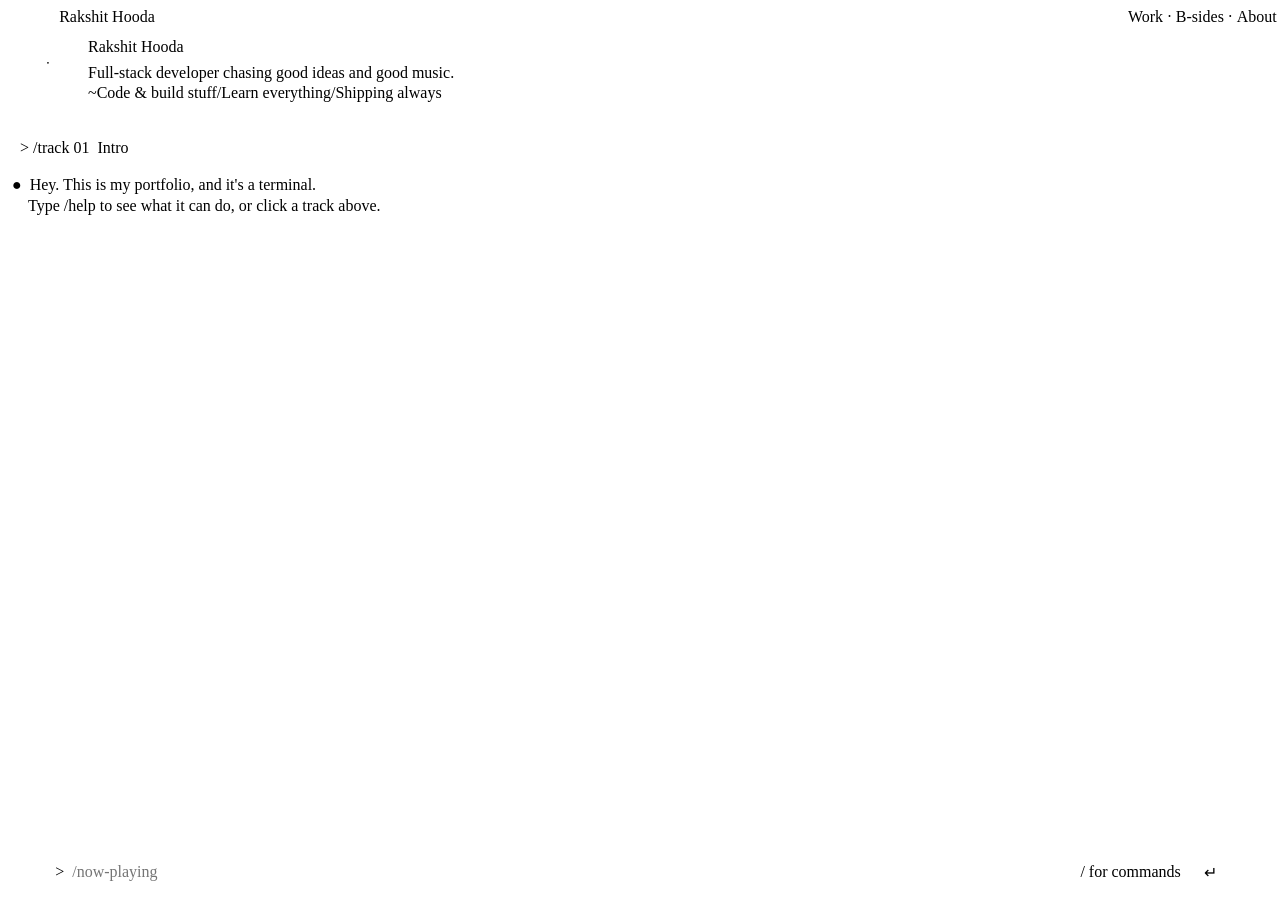
==== index.html @ 1ded97f6 "fix: remove active class from contact link in header nav" ====
<!doctype html>
<html lang="en" data-theme="midnight">
<head>
  <meta charset="utf-8"><meta name="viewport" content="width=device-width, initial-scale=1, interactive-widget=resizes-content">
  <script>try{const t=localStorage.getItem('theme');if(['midnight','night-sage','amber','paper','neon'].includes(t))document.documentElement.dataset.theme=t}catch{}</script>
  <meta name="theme-color" content="#0f0f11"><meta name="description" content="Rakshit Hooda — full-stack developer chasing good ideas and good music. Web3, AI agents, apps, tools & other questionable decisions.">
  <link rel="icon" href="data:image/svg+xml,%3Csvg xmlns='http://www.w3.org/2000/svg' viewBox='0 0 64 64'%3E%3Ccircle cx='32' cy='32' r='30' fill='%230a0a0c' stroke='%2326262b'/%3E%3Ccircle cx='32' cy='32' r='22' fill='none' stroke='%2326262b'/%3E%3Ccircle cx='32' cy='32' r='12' fill='%23d63b3b'/%3E%3Ccircle cx='32' cy='32' r='3' fill='%230a0a0c'/%3E%3C/svg%3E">
  <meta property="og:title" content="Rakshit Hooda — Full-Stack Builder"><meta property="og:description" content="A portfolio that plays like an album. Web3, AI, apps, tools."><meta property="og:image" content="/assets/og.png">
  <title>Rakshit Hooda — Full-Stack Builder</title><link rel="preconnect" href="https://fonts.googleapis.com"><link rel="preconnect" href="https://fonts.gstatic.com" crossorigin><link href="https://fonts.googleapis.com/css2?family=JetBrains+Mono:wght@400;500&display=swap" rel="stylesheet">
  <link rel="stylesheet" href="/css/tokens.css"><link rel="stylesheet" href="/css/tui.css">
</head>
<body>
  <header class="top"><a class="brand" href="/">Rakshit Hooda</a><nav aria-label="Main"><a href="/work">Work</a><i>·</i><a href="/b-sides">B-sides</a><i>·</i><a href="/about">About</a><i>·</i><a href="/contact">Contact</a></nav></header>
  <canvas id="rain" aria-hidden="true"></canvas>
  <div id="boot" role="status" aria-live="polite" hidden></div>
  <main id="main">
    <section class="identity" aria-label="Rakshit Hooda"><button class="vinyl" aria-label="Now playing" type="button"><span>●</span></button><div><h1>Rakshit Hooda</h1><p>Full-stack developer chasing good ideas and good music.</p><p>~Code &amp; build stuff/Learn everything/Shipping always</p></div></section>
    <section id="transcript" role="log" aria-live="polite" aria-relevant="additions" aria-label="Terminal transcript"><article class="turn" id="intro"><button class="chip" type="button"><b>&gt; /track 01</b><span>Intro</span></button><div class="response"><p class="bullet">Hey. This is my portfolio, and it's a terminal.</p><p class="indent">Type <button class="inline-command">/help</button> to see what it can do, or click a track above.</p></div></article></section>
    <noscript><p>rakshit.official703@gmail.com · <a href="https://github.com/rkhooda" rel="noopener">GitHub</a> · <a href="https://www.linkedin.com/in/rakshit-hooda/" rel="noopener">LinkedIn</a></p></noscript>
  </main>
  <div id="popup" class="popup" role="listbox" aria-label="Commands" hidden></div>
  <form id="promptbar" autocomplete="off"><div class="prompt-inner"><label for="prompt">&gt;</label><div class="prompt-input-wrapper"><input id="prompt" aria-label="Terminal command" placeholder="/now-playing" spellcheck="false" autocomplete="off"><div class="prompt-mirror" aria-hidden="true"><span class="prompt-text"></span><span class="prompt-cursor"></span></div></div><span class="prompt-hint">/ for commands</span><button type="submit" aria-label="Run command">↵</button></div></form>
  <script>if(location.hostname!=="localhost"&&location.hostname!=="127.0.0.1"){const analytics=document.createElement("script");analytics.defer=true;analytics.src="/_vercel/insights/script.js";document.head.append(analytics)}</script><script type="module" src="/js/boot.js"></script>
<script>document.querySelector('#intro .chip')?.addEventListener('click',()=>{const p=document.querySelector('#prompt');p.value='/track 01';document.querySelector('#promptbar').requestSubmit()})</script></body></html>
---- css/tui.css ----
a{color:inherit;text-decoration:underline;text-decoration-color:var(--line);text-underline-offset:3px}a:hover,.inline-command:hover{color:var(--accent);text-decoration-color:var(--accent)}button,input{font:inherit;color:inherit}button,a,input{outline-offset:3px}button:focus-visible,a:focus-visible,input:focus-visible{outline:1px solid var(--accent)}.top{height:calc(var(--lh) * 3);position:sticky;top:0;z-index:3;padding:0 3ch;display:flex;align-items:center;justify-content:space-between;background:color-mix(in srgb,var(--bg) 92%,transparent);backdrop-filter:blur(6px)}.brand{font-weight:500;text-decoration:none}.top nav{display:flex;gap:.55ch;align-items:center;white-space:nowrap}.top nav i{font-style:normal;color:var(--line)}.top nav a{text-decoration:none}.top nav a.active{color:var(--accent)}#rain{display:block;width:100%;height:calc(var(--lh) * 14);margin-top:calc(var(--lh) * -3)}main{width:100%;max-width:88ch;margin:auto;padding:0 3ch calc(var(--lh) * 6)}.identity{display:grid;grid-template-columns:10ch 1fr;align-items:start;margin:1rem 0 1.5rem}.identity h1{font-size:1rem;font-weight:500;margin:0 0 .5rem}.identity p{margin:.15rem 0;color:var(--muted);white-space:normal;overflow-wrap:anywhere;max-width:100%}.vinyl{margin:0 auto;width:6ch;height:6ch;border:0;border-radius:50%;background:repeating-radial-gradient(circle,var(--surface) 0 2px,var(--bg) 2px 4px);display:grid;place-items:center;cursor:pointer}.vinyl span{width:34%;height:34%;border-radius:50%;display:grid;place-items:center;background:var(--label);color:var(--bg);font-size:4px}.vinyl.live{animation:spin 4s linear infinite}@keyframes spin{to{transform:rotate(360deg)}}.turn{margin:1.5rem 0 2rem;scroll-margin-top:6rem}.chip{border:0;background:var(--chip);padding:.15rem 1ch;display:flex;gap:1ch;cursor:pointer}.chip b{color:var(--accent);font-weight:500}.response{margin-top:1rem}.response p{margin:.2rem 0;white-space:normal;overflow-wrap:anywhere;max-width:100%}.bullet:before{content:"●";margin-right:1ch}.indent{padding-left:2ch}.inline-command{background:none;border:0;padding:0;color:var(--accent);cursor:pointer}#promptbar{position:fixed;bottom:0;left:0;right:0;z-index:5;min-height:calc(var(--lh) * 3);padding:0 max(3ch,env(safe-area-inset-left)) env(safe-area-inset-bottom);background:var(--bar);border-top:1px solid var(--line)}.prompt-inner{max-width:88ch;min-height:calc(var(--lh) * 3);margin:auto;display:flex;align-items:center;gap:1ch}.prompt-inner label{color:var(--muted)}#prompt{min-width:0;flex:1;background:transparent;border:0;caret-color:transparent;height:calc(var(--lh) * 3);color:inherit}#prompt:focus{outline:none}#prompt:focus-visible{outline:none}.prompt-hint{color:var(--muted)}.prompt-inner button{border:0;background:transparent;color:var(--muted);min-width:44px;height:44px;cursor:pointer}.popup{position:fixed;z-index:4;bottom:calc(var(--lh) * 3);left:50%;transform:translateX(-50%);width:min(88ch,calc(100% - 6ch));max-height:17rem;overflow:auto;background:var(--surface);border:1px solid var(--line)}.popup[hidden]{display:none}.popup button{display:flex;width:100%;min-height:2rem;padding:0 1ch;border:0;background:none;text-align:left;gap:2ch;cursor:pointer}.popup button[aria-selected="true"],.popup button:hover{background:color-mix(in srgb,var(--accent) 16%,var(--surface));color:var(--text);box-shadow:none}.popup small{color:var(--muted)}
.trackrow,.kv,.tool-line{display:flex;gap:1ch;min-height:2rem;align-items:center}.trackrow{width:100%;display:grid;grid-template-columns:4ch minmax(8ch,auto) minmax(2ch,1fr) 20ch 6ch 5ch;border:0;background:none;text-align:left;cursor:pointer;padding:0 1ch}.trackrow .dots{grid-column:3}.trackrow>span:nth-child(4){grid-column:4}.trackrow>span:nth-child(5){grid-column:5}.trackrow>span:nth-child(6){grid-column:6}.trackrow .duration{text-align:right}.trackrow:hover .duration,.trackrow:focus-visible .duration{font-size:0}.trackrow:hover .duration:after,.trackrow:focus-visible .duration:after{content:"▶";font-size:14px}.trackrow:hover,.trackrow:focus-visible{background:var(--surface)}.trackrow .title{white-space:nowrap}.trackrow .dots{flex:1;overflow:hidden;color:var(--line);white-space:nowrap}.muted{color:var(--muted)}.response section{margin:1rem 0}.cover{width:10rem;aspect-ratio:1;object-fit:cover}.kv strong{width:10ch;color:var(--muted);font-weight:400}.response input{background:var(--surface);border:1px solid var(--line);padding:.4rem}.response button.action{background:none;border:0;color:var(--accent);cursor:pointer}.ascii{overflow:auto;white-space:pre;color:var(--accent)}html[data-theme="amber"] body:after{content:"";position:fixed;inset:0;pointer-events:none;z-index:8;background:repeating-linear-gradient(transparent 0 1px,rgba(255,176,0,.04) 1px 2px)}
@media(max-width:899px){.top{width:100vw;overflow:hidden;height:calc(var(--lh) * 3);padding-inline:2ch}.top nav{gap:.35ch;font-size:12px}#rain{height:calc(var(--lh) * 8)}main{width:100vw;padding-inline:2ch}.identity{display:block;width:100%;max-width:100%;min-width:0}.identity>div,#transcript,.turn,.response,.response section{width:100%;max-width:100%;min-width:0}.vinyl{width:5ch;height:5ch;margin:0 0 1rem}.prompt-hint{display:none}.popup{left:0;transform:none;width:100%;display:flex;overflow-x:auto;bottom:calc(var(--lh) * 3 + env(safe-area-inset-bottom));max-height:3.5rem}.popup button{width:auto;white-space:nowrap;min-height:44px}.trackrow{min-height:44px;grid-template-columns:4ch minmax(8ch,1fr) 16ch 5ch}.trackrow .dots{display:none}.trackrow>span:nth-child(4){grid-column:3;overflow:hidden}.trackrow>span:nth-child(5){display:none}.trackrow .duration{grid-column:4}.identity h1{font-size:1rem}}
@media(prefers-reduced-motion:reduce){html{scroll-behavior:auto}.vinyl.live{animation:none}*{animation-duration:0.01ms!important;transition-duration:0.01ms!important}}

.player{display:flex;gap:2ch;align-items:center}.player-art,.generated-cover{width:10rem;height:10rem;display:grid;place-items:center;background:var(--surface);border:1px solid var(--line);color:var(--accent);border-radius:2px;overflow:hidden}.player-art img{width:100%;height:100%;object-fit:cover}.generated-cover{background:color-mix(in srgb,var(--tint) 20%,var(--surface));font-size:1.5rem}
.audio-visualizer{display:inline-flex;align-items:flex-end;gap:3px;height:1.25rem;margin:.35rem 0;padding:2px 0}
.audio-visualizer span{display:inline-block;width:3px;height:100%;background:var(--accent);border-radius:1px;transform-origin:bottom;animation:visualizer-bounce 0.8s ease-in-out infinite alternate}
.audio-visualizer.paused span{animation:none!important;height:20%!important;opacity:.4}
@keyframes visualizer-bounce{0%{transform:scaleY(0.15);opacity:.4}50%{transform:scaleY(0.65);opacity:.8}100%{transform:scaleY(1);opacity:1}}
@media(prefers-reduced-motion:reduce){.audio-visualizer span{animation:none!important;height:50%!important}}.graph{display:flex;gap:2px;overflow-x:auto;max-width:100%;padding:1ch 0}.graph-week{display:flex;flex-direction:column;gap:2px}.graph-week span{width:9px;height:9px;line-height:9px}.level-0{color:var(--line)}.level-1{color:var(--rain-1)}.level-2{color:var(--rain-2)}.level-3{color:var(--rain-3)}.level-4{color:var(--rain-peak)}.honeypot{position:absolute;left:-10000px;width:1px;height:1px}html.matrix{--rain-1:#33ff66;--rain-2:#33ff66;--rain-3:#33ff66;--rain-peak:#33ff66}
@media(max-width:899px){.player{align-items:flex-start}.player-art{width:8rem;height:8rem}}
@media(max-width:480px){.trackrow{grid-template-columns:4ch minmax(8ch,1fr) 12ch 5ch}.top nav{font-size:9px;gap:.1ch;flex:0 0 auto}.top{padding-inline:1ch;gap:1ch}.brand{font-size:11px;white-space:nowrap}.identity p{max-width:100%}.main{padding-inline:2ch}}
.timeline-row{display:block;text-align:left;padding:.2rem 1ch}.timeline-row:hover{background:var(--surface)}
.response .graph{align-items:stretch}.weekday-labels{display:flex;flex-direction:column;gap:2px;color:var(--muted);margin-right:1ch}.weekday-labels span{height:9px;line-height:9px;font-size:10px}.graph-months{display:flex;color:var(--muted);font-size:11px;min-height:1.5em}.graph-months span{width:13px}
@media(max-width:899px){.graph-week:nth-child(-n+26){display:none}}
.theme-row{display:flex!important;align-items:center;gap:2ch}.swatch{display:inline-flex;gap:3px}.swatch i{display:block;width:2ch;height:1.2em;border:1px solid var(--line)}.bar{color:var(--accent)}.frame{border:1px solid var(--line);padding:1ch}.popup-footer{position:sticky;bottom:0;margin:0;padding:.3rem 1ch;color:var(--muted);background:var(--surface);font-size:12px}#boot{position:absolute;top:calc(var(--lh) * 3);left:max(3ch,calc((100vw - 88ch)/2));z-index:2;color:var(--muted)}#boot p{margin:0;line-height:var(--lh)}.generated-cover{font-size:1.5rem}.response .action{min-height:44px}.ascii{max-width:100%;overflow-x:auto}

@media(prefers-reduced-motion:no-preference){html.theme-wipe:before{content:"";position:fixed;inset:0;z-index:9;pointer-events:none;background:var(--wipe-color);clip-path:inset(0);transition:clip-path .45s linear}html.theme-wipe-active:before{clip-path:inset(100% 0 0)}}
/* Full-screen terminal shell: the identity stays in place while only the log moves. */
html,body{width:100%;height:100%;overflow:hidden}
.top{position:relative;width:100%;padding-inline:clamp(2ch,4vw,8ch);flex:none;z-index:2;background:color-mix(in srgb,var(--bg) 92%,transparent);backdrop-filter:blur(6px)}
#rain{display:none!important}
main#main{position:relative;z-index:2;width:100%;max-width:none;height:calc(100dvh - var(--lh) * 3);margin:0;padding:0 clamp(2ch,4vw,8ch) calc(var(--lh) * 3);display:flex;flex-direction:column;min-width:0}
.identity{flex:none;display:grid;grid-template-columns:10ch minmax(0,1fr);margin:0 0 1rem;background:var(--bg)}
.identity>div,#transcript,.turn,.response,.response section{min-width:0;max-width:none;width:100%}
.identity p{max-width:100%}
#transcript{flex:1;min-height:0;overflow-y:auto;overscroll-behavior:contain;padding:0 .5ch 2rem;scrollbar-width:none;-ms-overflow-style:none}
#transcript::-webkit-scrollbar{display:none}
.turn{margin:1rem 0 1.5rem;scroll-margin-top:.5rem}
.response p{max-width:none}
#promptbar{padding-left:clamp(2ch,4vw,8ch);padding-right:clamp(2ch,4vw,8ch);padding-bottom:max(.35rem,env(safe-area-inset-bottom))}
.prompt-inner{max-width:none;width:100%;padding-inline:.5ch}
.prompt-input-wrapper{position:relative;flex:1;min-width:0;display:flex;align-items:center;height:calc(var(--lh) * 3)}
#prompt{position:relative;z-index:2;width:100%;height:100%;outline:none!important;box-shadow:none!important;background:transparent;border:0;color:inherit;caret-color:transparent!important;font:inherit;padding:0}
#prompt:focus{outline:none!important;box-shadow:none!important}
#prompt:focus-visible{outline:none!important;box-shadow:none!important}
.prompt-mirror{position:absolute;inset:0;pointer-events:none;z-index:1;display:flex;align-items:center;font:inherit;white-space:pre;overflow:hidden;color:transparent}
.prompt-text{color:transparent;white-space:pre}
.prompt-cursor{display:none;width:.62em;height:1.25em;background:var(--accent);vertical-align:middle;margin-left:1px;box-shadow:0 0 8px color-mix(in srgb,var(--accent) 40%,transparent);border-radius:1px}
#prompt:focus + .prompt-mirror .prompt-cursor{display:inline-block;opacity:1}
.popup{left:clamp(2ch,4vw,8ch);right:clamp(2ch,4vw,8ch);transform:none;width:auto;bottom:calc(var(--lh) * 3 + max(.35rem,env(safe-area-inset-bottom)));max-height:min(17rem,calc(100dvh - var(--lh) * 4 - env(safe-area-inset-bottom)));overflow-x:hidden;overflow-y:auto;overscroll-behavior:contain;-webkit-overflow-scrolling:touch;touch-action:pan-y;scrollbar-width:none;-ms-overflow-style:none;padding-top:.5rem}
.popup::-webkit-scrollbar{display:none}
.popup button{min-width:0;padding:.35rem 1ch}
.popup button:first-child{margin-top:0}
.popup small{overflow:hidden;text-overflow:ellipsis;white-space:nowrap}
.popup-footer{position:sticky;bottom:0}
@media(max-width:899px){
 .top{width:100%;padding-inline:2ch}
 #rain{height:calc(var(--lh) * 5)}
 main#main{width:100%;height:calc(100dvh - var(--lh) * 3);padding-inline:2ch;padding-bottom:calc(var(--lh) * 3)}
 .identity{display:grid;grid-template-columns:7ch minmax(0,1fr);margin:.5rem 0 1rem}
 .vinyl{margin:.2rem 0;width:5ch;height:5ch}
 #transcript{padding-inline:0}
 .popup{left:2ch;right:2ch;width:auto;display:block;max-height:min(17rem,calc(100dvh - var(--lh) * 4 - env(safe-area-inset-bottom)))}
 .popup button{width:100%;white-space:normal;min-height:2.75rem}
 .popup button small{white-space:normal}
 .prompt-hint{display:none}
}
@media(min-width:900px){.identity{margin-top:.75rem}}
@media(max-width:320px){.top{height:auto;min-height:calc(var(--lh) * 3);flex-direction:column;align-items:stretch;justify-content:center;gap:0;padding-block:.25lh}.brand{font-size:12px}.top nav{width:100%;justify-content:space-between;gap:.2ch;font-size:9px}}

/* /ascii frames the complete name banner. */
.ascii-card{width:max-content;max-width:100%;overflow-x:auto}
.ascii-art{position:relative;width:max-content;max-width:none;margin:0;padding:.5rem 1ch;border:1px solid var(--line);color:var(--accent);line-height:1.25;white-space:pre}
.ascii-line{display:inline-block}
.ascii-line:first-child,.ascii-line:last-child{color:var(--muted)}
@media(max-width:899px){.ascii-art{font-size:clamp(8px,2.1vw,14px);padding-inline:.5ch}}

.help-index{max-width:100%;margin-top:1rem}
.help-intro,.help-footer{color:var(--muted)}
.help-group{margin:1.5rem 0 2rem}
.help-heading{display:flex;align-items:center;gap:1ch;margin:0 0 .6rem;color:var(--muted);font-size:.78rem;font-weight:500;letter-spacing:.06em}
.help-heading small{font:inherit;color:var(--line)}
.help-grid{display:grid;grid-template-columns:repeat(auto-fit,minmax(min(100%,20rem),1fr));gap:.5rem}
.help-command{display:flex;flex-direction:column;align-items:flex-start;gap:.35rem;min-width:0;min-height:4.25rem;padding:.65rem 1ch;border:1px solid var(--line);background:transparent;text-align:left;cursor:pointer}
.help-command:hover,.help-command:focus-visible{background:var(--surface);border-color:var(--accent)}
.help-command code{color:var(--accent);font:inherit;font-weight:500}
.help-summary{color:var(--muted);font-size:.9em}
.help-footer{margin-top:1.5rem}
@media(max-width:899px){.help-grid{grid-template-columns:1fr 1fr}.help-command{min-height:4.75rem;padding:.55rem .75ch}}
@media(max-width:480px){.help-grid{grid-template-columns:1fr}}
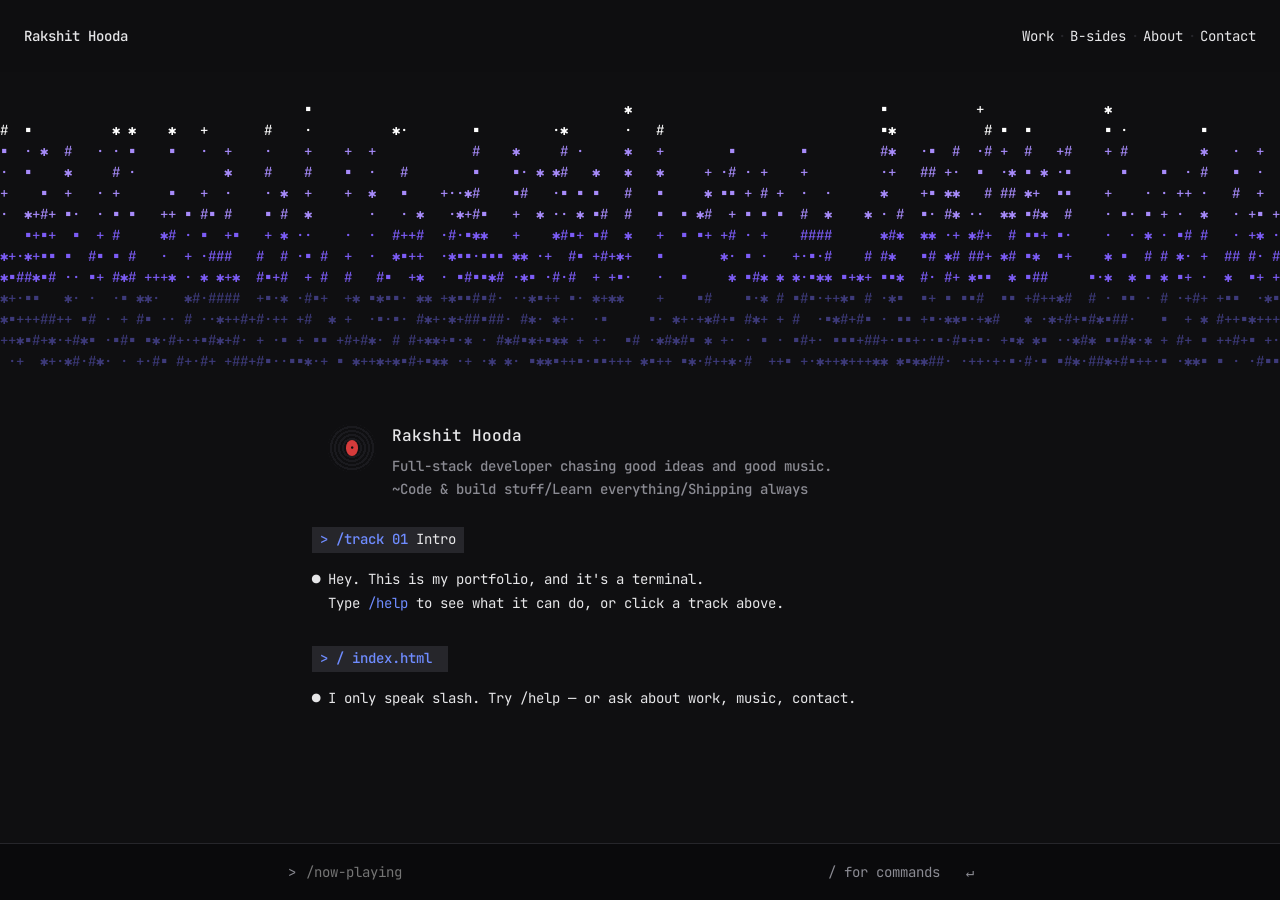
==== commit 9d80d6bc: "feat: establish terminal portfolio foundation" ====
--- a/index.html
+++ b/index.html
@@ -2,9 +2,7 @@
 <html lang="en" data-theme="midnight">
 <head>
   <meta charset="utf-8"><meta name="viewport" content="width=device-width, initial-scale=1, interactive-widget=resizes-content">
-  <script>try{const t=localStorage.getItem('theme');if(['midnight','night-sage','amber','paper','neon'].includes(t))document.documentElement.dataset.theme=t}catch{}</script>
   <meta name="theme-color" content="#0f0f11"><meta name="description" content="Rakshit Hooda — full-stack developer chasing good ideas and good music. Web3, AI agents, apps, tools & other questionable decisions.">
-  <link rel="icon" href="data:image/svg+xml,%3Csvg xmlns='http://www.w3.org/2000/svg' viewBox='0 0 64 64'%3E%3Ccircle cx='32' cy='32' r='30' fill='%230a0a0c' stroke='%2326262b'/%3E%3Ccircle cx='32' cy='32' r='22' fill='none' stroke='%2326262b'/%3E%3Ccircle cx='32' cy='32' r='12' fill='%23d63b3b'/%3E%3Ccircle cx='32' cy='32' r='3' fill='%230a0a0c'/%3E%3C/svg%3E">
   <meta property="og:title" content="Rakshit Hooda — Full-Stack Builder"><meta property="og:description" content="A portfolio that plays like an album. Web3, AI, apps, tools."><meta property="og:image" content="/assets/og.png">
   <title>Rakshit Hooda — Full-Stack Builder</title><link rel="preconnect" href="https://fonts.googleapis.com"><link rel="preconnect" href="https://fonts.gstatic.com" crossorigin><link href="https://fonts.googleapis.com/css2?family=JetBrains+Mono:wght@400;500&display=swap" rel="stylesheet">
   <link rel="stylesheet" href="/css/tokens.css"><link rel="stylesheet" href="/css/tui.css">
@@ -12,13 +10,12 @@
 <body>
   <header class="top"><a class="brand" href="/">Rakshit Hooda</a><nav aria-label="Main"><a href="/work">Work</a><i>·</i><a href="/b-sides">B-sides</a><i>·</i><a href="/about">About</a><i>·</i><a href="/contact">Contact</a></nav></header>
   <canvas id="rain" aria-hidden="true"></canvas>
-  <div id="boot" role="status" aria-live="polite" hidden></div>
   <main id="main">
     <section class="identity" aria-label="Rakshit Hooda"><button class="vinyl" aria-label="Now playing" type="button"><span>●</span></button><div><h1>Rakshit Hooda</h1><p>Full-stack developer chasing good ideas and good music.</p><p>~Code &amp; build stuff/Learn everything/Shipping always</p></div></section>
     <section id="transcript" role="log" aria-live="polite" aria-relevant="additions" aria-label="Terminal transcript"><article class="turn" id="intro"><button class="chip" type="button"><b>&gt; /track 01</b><span>Intro</span></button><div class="response"><p class="bullet">Hey. This is my portfolio, and it's a terminal.</p><p class="indent">Type <button class="inline-command">/help</button> to see what it can do, or click a track above.</p></div></article></section>
     <noscript><p>rakshit.official703@gmail.com · <a href="https://github.com/rkhooda" rel="noopener">GitHub</a> · <a href="https://www.linkedin.com/in/rakshit-hooda/" rel="noopener">LinkedIn</a></p></noscript>
   </main>
   <div id="popup" class="popup" role="listbox" aria-label="Commands" hidden></div>
-  <form id="promptbar" autocomplete="off"><div class="prompt-inner"><label for="prompt">&gt;</label><div class="prompt-input-wrapper"><input id="prompt" aria-label="Terminal command" placeholder="/now-playing" spellcheck="false" autocomplete="off"><div class="prompt-mirror" aria-hidden="true"><span class="prompt-text"></span><span class="prompt-cursor"></span></div></div><span class="prompt-hint">/ for commands</span><button type="submit" aria-label="Run command">↵</button></div></form>
-  <script>if(location.hostname!=="localhost"&&location.hostname!=="127.0.0.1"){const analytics=document.createElement("script");analytics.defer=true;analytics.src="/_vercel/insights/script.js";document.head.append(analytics)}</script><script type="module" src="/js/boot.js"></script>
-<script>document.querySelector('#intro .chip')?.addEventListener('click',()=>{const p=document.querySelector('#prompt');p.value='/track 01';document.querySelector('#promptbar').requestSubmit()})</script></body></html>
+  <form id="promptbar" autocomplete="off"><div class="prompt-inner"><label for="prompt">&gt;</label><input id="prompt" aria-label="Terminal command" placeholder="/now-playing"><span class="prompt-hint">/ for commands</span><button type="submit" aria-label="Run command">↵</button></div></form>
+  <script type="module" src="/js/boot.js"></script>
+</body></html>
--- a/css/tokens.css
+++ b/css/tokens.css
@@ -0,0 +1,6 @@
+:root,[data-theme="midnight"]{color-scheme:dark;--bg:#0f0f11;--bar:#0a0a0c;--surface:#1a1a1e;--chip:#26262b;--line:#26262b;--text:#e6e6e8;--muted:#8b8b93;--accent:#6f8cff;--label:#d63b3b;--rain-1:#3d3a7a;--rain-2:#7c5cf6;--rain-3:#a78bfa;--rain-peak:#fff}
+[data-theme="night-sage"]{color-scheme:dark;--bg:#0a0b0a;--bar:#070807;--surface:#131513;--chip:#1c1f1c;--line:rgba(234,234,226,.09);--text:#eaeae2;--muted:#7e827a;--accent:#a8b58a;--label:#a8b58a;--rain-1:#3a4032;--rain-2:#6f7a5c;--rain-3:#a8b58a;--rain-peak:#eaeae2}
+[data-theme="amber"]{color-scheme:dark;--bg:#0c0a07;--bar:#080604;--surface:#161208;--chip:#221b0b;--line:#2e2410;--text:#ffb000;--muted:#a07a2a;--accent:#ffd166;--label:#ff6a00;--rain-1:#4a3410;--rain-2:#a07a2a;--rain-3:#ffb000;--rain-peak:#ffe3a3}
+[data-theme="paper"]{color-scheme:light;--bg:#f4f2ec;--bar:#ebe8df;--surface:#e9e6dd;--chip:#dcd8cc;--line:#d3cfc2;--text:#17171a;--muted:#6b6b70;--accent:#2f4fd6;--label:#d63b3b;--rain-1:#c9c4b4;--rain-2:#8f89c9;--rain-3:#4b5fd6;--rain-peak:#17171a}
+[data-theme="neon"]{color-scheme:dark;--bg:#0b0b14;--bar:#07070f;--surface:#14142a;--chip:#1d1d3a;--line:#22224a;--text:#e8e8ff;--muted:#7b7b9e;--accent:#5ff3e0;--label:#ff6ad5;--rain-1:#2a2a5a;--rain-2:#ff6ad5;--rain-3:#5ff3e0;--rain-peak:#fff}
+*{box-sizing:border-box}html{--lh:1.5rem;scroll-behavior:smooth}body{margin:0;background:var(--bg);color:var(--text);font:400 14px/1.5 "JetBrains Mono",ui-monospace,monospace;font-variant-numeric:tabular-nums}::selection{background:var(--accent);color:var(--bg)}
--- a/css/tui.css
+++ b/css/tui.css
@@ -1,82 +1,4 @@
-a{color:inherit;text-decoration:underline;text-decoration-color:var(--line);text-underline-offset:3px}a:hover,.inline-command:hover{color:var(--accent);text-decoration-color:var(--accent)}button,input{font:inherit;color:inherit}button,a,input{outline-offset:3px}button:focus-visible,a:focus-visible,input:focus-visible{outline:1px solid var(--accent)}.top{height:calc(var(--lh) * 3);position:sticky;top:0;z-index:3;padding:0 3ch;display:flex;align-items:center;justify-content:space-between;background:color-mix(in srgb,var(--bg) 92%,transparent);backdrop-filter:blur(6px)}.brand{font-weight:500;text-decoration:none}.top nav{display:flex;gap:.55ch;align-items:center;white-space:nowrap}.top nav i{font-style:normal;color:var(--line)}.top nav a{text-decoration:none}.top nav a.active{color:var(--accent)}#rain{display:block;width:100%;height:calc(var(--lh) * 14);margin-top:calc(var(--lh) * -3)}main{width:100%;max-width:88ch;margin:auto;padding:0 3ch calc(var(--lh) * 6)}.identity{display:grid;grid-template-columns:10ch 1fr;align-items:start;margin:1rem 0 1.5rem}.identity h1{font-size:1rem;font-weight:500;margin:0 0 .5rem}.identity p{margin:.15rem 0;color:var(--muted);white-space:normal;overflow-wrap:anywhere;max-width:100%}.vinyl{margin:0 auto;width:6ch;height:6ch;border:0;border-radius:50%;background:repeating-radial-gradient(circle,var(--surface) 0 2px,var(--bg) 2px 4px);display:grid;place-items:center;cursor:pointer}.vinyl span{width:34%;height:34%;border-radius:50%;display:grid;place-items:center;background:var(--label);color:var(--bg);font-size:4px}.vinyl.live{animation:spin 4s linear infinite}@keyframes spin{to{transform:rotate(360deg)}}.turn{margin:1.5rem 0 2rem;scroll-margin-top:6rem}.chip{border:0;background:var(--chip);padding:.15rem 1ch;display:flex;gap:1ch;cursor:pointer}.chip b{color:var(--accent);font-weight:500}.response{margin-top:1rem}.response p{margin:.2rem 0;white-space:normal;overflow-wrap:anywhere;max-width:100%}.bullet:before{content:"●";margin-right:1ch}.indent{padding-left:2ch}.inline-command{background:none;border:0;padding:0;color:var(--accent);cursor:pointer}#promptbar{position:fixed;bottom:0;left:0;right:0;z-index:5;min-height:calc(var(--lh) * 3);padding:0 max(3ch,env(safe-area-inset-left)) env(safe-area-inset-bottom);background:var(--bar);border-top:1px solid var(--line)}.prompt-inner{max-width:88ch;min-height:calc(var(--lh) * 3);margin:auto;display:flex;align-items:center;gap:1ch}.prompt-inner label{color:var(--muted)}#prompt{min-width:0;flex:1;background:transparent;border:0;caret-color:transparent;height:calc(var(--lh) * 3);color:inherit}#prompt:focus{outline:none}#prompt:focus-visible{outline:none}.prompt-hint{color:var(--muted)}.prompt-inner button{border:0;background:transparent;color:var(--muted);min-width:44px;height:44px;cursor:pointer}.popup{position:fixed;z-index:4;bottom:calc(var(--lh) * 3);left:50%;transform:translateX(-50%);width:min(88ch,calc(100% - 6ch));max-height:17rem;overflow:auto;background:var(--surface);border:1px solid var(--line)}.popup[hidden]{display:none}.popup button{display:flex;width:100%;min-height:2rem;padding:0 1ch;border:0;background:none;text-align:left;gap:2ch;cursor:pointer}.popup button[aria-selected="true"],.popup button:hover{background:color-mix(in srgb,var(--accent) 16%,var(--surface));color:var(--text);box-shadow:none}.popup small{color:var(--muted)}
-.trackrow,.kv,.tool-line{display:flex;gap:1ch;min-height:2rem;align-items:center}.trackrow{width:100%;display:grid;grid-template-columns:4ch minmax(8ch,auto) minmax(2ch,1fr) 20ch 6ch 5ch;border:0;background:none;text-align:left;cursor:pointer;padding:0 1ch}.trackrow .dots{grid-column:3}.trackrow>span:nth-child(4){grid-column:4}.trackrow>span:nth-child(5){grid-column:5}.trackrow>span:nth-child(6){grid-column:6}.trackrow .duration{text-align:right}.trackrow:hover .duration,.trackrow:focus-visible .duration{font-size:0}.trackrow:hover .duration:after,.trackrow:focus-visible .duration:after{content:"▶";font-size:14px}.trackrow:hover,.trackrow:focus-visible{background:var(--surface)}.trackrow .title{white-space:nowrap}.trackrow .dots{flex:1;overflow:hidden;color:var(--line);white-space:nowrap}.muted{color:var(--muted)}.response section{margin:1rem 0}.cover{width:10rem;aspect-ratio:1;object-fit:cover}.kv strong{width:10ch;color:var(--muted);font-weight:400}.response input{background:var(--surface);border:1px solid var(--line);padding:.4rem}.response button.action{background:none;border:0;color:var(--accent);cursor:pointer}.ascii{overflow:auto;white-space:pre;color:var(--accent)}html[data-theme="amber"] body:after{content:"";position:fixed;inset:0;pointer-events:none;z-index:8;background:repeating-linear-gradient(transparent 0 1px,rgba(255,176,0,.04) 1px 2px)}
-@media(max-width:899px){.top{width:100vw;overflow:hidden;height:calc(var(--lh) * 3);padding-inline:2ch}.top nav{gap:.35ch;font-size:12px}#rain{height:calc(var(--lh) * 8)}main{width:100vw;padding-inline:2ch}.identity{display:block;width:100%;max-width:100%;min-width:0}.identity>div,#transcript,.turn,.response,.response section{width:100%;max-width:100%;min-width:0}.vinyl{width:5ch;height:5ch;margin:0 0 1rem}.prompt-hint{display:none}.popup{left:0;transform:none;width:100%;display:flex;overflow-x:auto;bottom:calc(var(--lh) * 3 + env(safe-area-inset-bottom));max-height:3.5rem}.popup button{width:auto;white-space:nowrap;min-height:44px}.trackrow{min-height:44px;grid-template-columns:4ch minmax(8ch,1fr) 16ch 5ch}.trackrow .dots{display:none}.trackrow>span:nth-child(4){grid-column:3;overflow:hidden}.trackrow>span:nth-child(5){display:none}.trackrow .duration{grid-column:4}.identity h1{font-size:1rem}}
+a{color:inherit;text-decoration:underline;text-decoration-color:var(--line);text-underline-offset:3px}a:hover,.inline-command:hover{color:var(--accent);text-decoration-color:var(--accent)}button,input{font:inherit;color:inherit}button,a,input{outline-offset:3px}button:focus-visible,a:focus-visible,input:focus-visible{outline:2px solid var(--accent)}.top{height:4.5rem;position:sticky;top:0;z-index:3;padding:0 3ch;display:flex;align-items:center;justify-content:space-between;background:color-mix(in srgb,var(--bg) 92%,transparent);backdrop-filter:blur(6px)}.brand{font-weight:500;text-decoration:none}.top nav{display:flex;gap:.55ch;align-items:center}.top nav i{font-style:normal;color:var(--line)}.top nav a{text-decoration:none}.top nav a.active{color:var(--accent)}#rain{display:block;width:100%;height:21rem}main{max-width:88ch;margin:auto;padding:0 3ch 8rem}.identity{display:grid;grid-template-columns:10ch 1fr;align-items:start;margin:1rem 0 1.5rem}.identity h1{font-size:1rem;font-weight:500;margin:0 0 .5rem}.identity p{margin:.15rem 0;color:var(--muted);font-weight:500}.vinyl{margin:0 auto;width:6ch;height:6ch;border:0;border-radius:50%;background:repeating-radial-gradient(circle,var(--surface) 0 2px,var(--bg) 2px 4px);display:grid;place-items:center;cursor:pointer}.vinyl span{width:34%;height:34%;border-radius:50%;display:grid;place-items:center;background:var(--label);color:var(--bg);font-size:4px}.vinyl.live{animation:spin 4s linear infinite}@keyframes spin{to{transform:rotate(360deg)}}.turn{margin:1.5rem 0 2rem;scroll-margin-top:6rem}.chip{border:0;background:var(--chip);padding:.15rem 1ch;display:flex;gap:1ch;cursor:pointer}.chip b{color:var(--accent);font-weight:500}.response{margin-top:1rem}.response p{margin:.2rem 0}.bullet:before{content:"●";margin-right:1ch}.indent{padding-left:2ch}.inline-command{background:none;border:0;padding:0;color:var(--accent);cursor:pointer}#promptbar{position:fixed;bottom:0;left:0;right:0;z-index:5;min-height:3.5rem;padding:0 max(3ch,env(safe-area-inset-left)) env(safe-area-inset-bottom);background:var(--bar);border-top:1px solid var(--line)}.prompt-inner{max-width:88ch;min-height:3.5rem;margin:auto;display:flex;align-items:center;gap:1ch}.prompt-inner label{color:var(--muted)}#prompt{min-width:0;flex:1;background:transparent;border:0;caret-color:var(--accent);height:3rem}#prompt:focus{outline:none}.prompt-hint{color:var(--muted)}.prompt-inner button{border:0;background:transparent;color:var(--muted);min-width:44px;height:44px;cursor:pointer}.popup{position:fixed;z-index:4;bottom:3.5rem;left:50%;transform:translateX(-50%);width:min(88ch,calc(100% - 6ch));max-height:17rem;overflow:auto;background:var(--surface);border:1px solid var(--line)}.popup[hidden]{display:none}.popup button{display:flex;width:100%;min-height:2rem;padding:0 1ch;border:0;background:none;text-align:left;gap:2ch;cursor:pointer}.popup button[aria-selected="true"]{background:var(--chip)}.popup small{color:var(--muted)}
+.trackrow,.kv,.tool-line{display:flex;gap:1ch;min-height:2rem;align-items:center}.trackrow{width:100%;border:0;background:none;text-align:left;cursor:pointer;padding:0 1ch}.trackrow:hover,.trackrow:focus-visible{background:var(--surface)}.trackrow .title{white-space:nowrap}.trackrow .dots{flex:1;overflow:hidden;color:var(--line);white-space:nowrap}.muted{color:var(--muted)}.response section{margin:1rem 0}.cover{width:10rem;aspect-ratio:1;object-fit:cover}.kv strong{width:10ch;color:var(--muted);font-weight:400}.response input{background:var(--surface);border:1px solid var(--line);padding:.4rem}.response button.action{background:none;border:0;color:var(--accent);cursor:pointer}.ascii{overflow:auto;white-space:pre;color:var(--accent)}body[data-theme="amber"]:after{content:"";position:fixed;inset:0;pointer-events:none;z-index:8;background:repeating-linear-gradient(transparent 0 1px,rgba(255,176,0,.04) 1px 2px)}
+@media(max-width:899px){.top{height:4rem;padding-inline:2ch}.top nav{gap:.35ch;font-size:12px}#rain{height:12rem}main{padding-inline:2ch}.identity{display:block}.vinyl{width:5ch;height:5ch;margin:0 0 1rem}.prompt-hint{display:none}.popup{left:0;transform:none;width:100%;display:flex;overflow-x:auto;bottom:calc(3.5rem + env(safe-area-inset-bottom));max-height:3.5rem}.popup button{width:auto;white-space:nowrap;min-height:44px}.trackrow{min-height:44px}.identity h1{font-size:1rem}}
 @media(prefers-reduced-motion:reduce){html{scroll-behavior:auto}.vinyl.live{animation:none}*{animation-duration:0.01ms!important;transition-duration:0.01ms!important}}
-
-.player{display:flex;gap:2ch;align-items:center}.player-art,.generated-cover{width:10rem;height:10rem;display:grid;place-items:center;background:var(--surface);border:1px solid var(--line);color:var(--accent);border-radius:2px;overflow:hidden}.player-art img{width:100%;height:100%;object-fit:cover}.generated-cover{background:color-mix(in srgb,var(--tint) 20%,var(--surface));font-size:1.5rem}
-.audio-visualizer{display:inline-flex;align-items:flex-end;gap:3px;height:1.25rem;margin:.35rem 0;padding:2px 0}
-.audio-visualizer span{display:inline-block;width:3px;height:100%;background:var(--accent);border-radius:1px;transform-origin:bottom;animation:visualizer-bounce 0.8s ease-in-out infinite alternate}
-.audio-visualizer.paused span{animation:none!important;height:20%!important;opacity:.4}
-@keyframes visualizer-bounce{0%{transform:scaleY(0.15);opacity:.4}50%{transform:scaleY(0.65);opacity:.8}100%{transform:scaleY(1);opacity:1}}
-@media(prefers-reduced-motion:reduce){.audio-visualizer span{animation:none!important;height:50%!important}}.graph{display:flex;gap:2px;overflow-x:auto;max-width:100%;padding:1ch 0}.graph-week{display:flex;flex-direction:column;gap:2px}.graph-week span{width:9px;height:9px;line-height:9px}.level-0{color:var(--line)}.level-1{color:var(--rain-1)}.level-2{color:var(--rain-2)}.level-3{color:var(--rain-3)}.level-4{color:var(--rain-peak)}.honeypot{position:absolute;left:-10000px;width:1px;height:1px}html.matrix{--rain-1:#33ff66;--rain-2:#33ff66;--rain-3:#33ff66;--rain-peak:#33ff66}
-@media(max-width:899px){.player{align-items:flex-start}.player-art{width:8rem;height:8rem}}
-@media(max-width:480px){.trackrow{grid-template-columns:4ch minmax(8ch,1fr) 12ch 5ch}.top nav{font-size:9px;gap:.1ch;flex:0 0 auto}.top{padding-inline:1ch;gap:1ch}.brand{font-size:11px;white-space:nowrap}.identity p{max-width:100%}.main{padding-inline:2ch}}
-.timeline-row{display:block;text-align:left;padding:.2rem 1ch}.timeline-row:hover{background:var(--surface)}
-.response .graph{align-items:stretch}.weekday-labels{display:flex;flex-direction:column;gap:2px;color:var(--muted);margin-right:1ch}.weekday-labels span{height:9px;line-height:9px;font-size:10px}.graph-months{display:flex;color:var(--muted);font-size:11px;min-height:1.5em}.graph-months span{width:13px}
-@media(max-width:899px){.graph-week:nth-child(-n+26){display:none}}
-.theme-row{display:flex!important;align-items:center;gap:2ch}.swatch{display:inline-flex;gap:3px}.swatch i{display:block;width:2ch;height:1.2em;border:1px solid var(--line)}.bar{color:var(--accent)}.frame{border:1px solid var(--line);padding:1ch}.popup-footer{position:sticky;bottom:0;margin:0;padding:.3rem 1ch;color:var(--muted);background:var(--surface);font-size:12px}#boot{position:absolute;top:calc(var(--lh) * 3);left:max(3ch,calc((100vw - 88ch)/2));z-index:2;color:var(--muted)}#boot p{margin:0;line-height:var(--lh)}.generated-cover{font-size:1.5rem}.response .action{min-height:44px}.ascii{max-width:100%;overflow-x:auto}
-
-@media(prefers-reduced-motion:no-preference){html.theme-wipe:before{content:"";position:fixed;inset:0;z-index:9;pointer-events:none;background:var(--wipe-color);clip-path:inset(0);transition:clip-path .45s linear}html.theme-wipe-active:before{clip-path:inset(100% 0 0)}}
-/* Full-screen terminal shell: the identity stays in place while only the log moves. */
-html,body{width:100%;height:100%;overflow:hidden}
-.top{position:relative;width:100%;padding-inline:clamp(2ch,4vw,8ch);flex:none;z-index:2;background:color-mix(in srgb,var(--bg) 92%,transparent);backdrop-filter:blur(6px)}
-#rain{display:none!important}
-main#main{position:relative;z-index:2;width:100%;max-width:none;height:calc(100dvh - var(--lh) * 3);margin:0;padding:0 clamp(2ch,4vw,8ch) calc(var(--lh) * 3);display:flex;flex-direction:column;min-width:0}
-.identity{flex:none;display:grid;grid-template-columns:10ch minmax(0,1fr);margin:0 0 1rem;background:var(--bg)}
-.identity>div,#transcript,.turn,.response,.response section{min-width:0;max-width:none;width:100%}
-.identity p{max-width:100%}
-#transcript{flex:1;min-height:0;overflow-y:auto;overscroll-behavior:contain;padding:0 .5ch 2rem;scrollbar-width:none;-ms-overflow-style:none}
-#transcript::-webkit-scrollbar{display:none}
-.turn{margin:1rem 0 1.5rem;scroll-margin-top:.5rem}
-.response p{max-width:none}
-#promptbar{padding-left:clamp(2ch,4vw,8ch);padding-right:clamp(2ch,4vw,8ch);padding-bottom:max(.35rem,env(safe-area-inset-bottom))}
-.prompt-inner{max-width:none;width:100%;padding-inline:.5ch}
-.prompt-input-wrapper{position:relative;flex:1;min-width:0;display:flex;align-items:center;height:calc(var(--lh) * 3)}
-#prompt{position:relative;z-index:2;width:100%;height:100%;outline:none!important;box-shadow:none!important;background:transparent;border:0;color:inherit;caret-color:transparent!important;font:inherit;padding:0}
-#prompt:focus{outline:none!important;box-shadow:none!important}
-#prompt:focus-visible{outline:none!important;box-shadow:none!important}
-.prompt-mirror{position:absolute;inset:0;pointer-events:none;z-index:1;display:flex;align-items:center;font:inherit;white-space:pre;overflow:hidden;color:transparent}
-.prompt-text{color:transparent;white-space:pre}
-.prompt-cursor{display:none;width:.62em;height:1.25em;background:var(--accent);vertical-align:middle;margin-left:1px;box-shadow:0 0 8px color-mix(in srgb,var(--accent) 40%,transparent);border-radius:1px}
-#prompt:focus + .prompt-mirror .prompt-cursor{display:inline-block;opacity:1}
-.popup{left:clamp(2ch,4vw,8ch);right:clamp(2ch,4vw,8ch);transform:none;width:auto;bottom:calc(var(--lh) * 3 + max(.35rem,env(safe-area-inset-bottom)));max-height:min(17rem,calc(100dvh - var(--lh) * 4 - env(safe-area-inset-bottom)));overflow-x:hidden;overflow-y:auto;overscroll-behavior:contain;-webkit-overflow-scrolling:touch;touch-action:pan-y;scrollbar-width:none;-ms-overflow-style:none;padding-top:.5rem}
-.popup::-webkit-scrollbar{display:none}
-.popup button{min-width:0;padding:.35rem 1ch}
-.popup button:first-child{margin-top:0}
-.popup small{overflow:hidden;text-overflow:ellipsis;white-space:nowrap}
-.popup-footer{position:sticky;bottom:0}
-@media(max-width:899px){
- .top{width:100%;padding-inline:2ch}
- #rain{height:calc(var(--lh) * 5)}
- main#main{width:100%;height:calc(100dvh - var(--lh) * 3);padding-inline:2ch;padding-bottom:calc(var(--lh) * 3)}
- .identity{display:grid;grid-template-columns:7ch minmax(0,1fr);margin:.5rem 0 1rem}
- .vinyl{margin:.2rem 0;width:5ch;height:5ch}
- #transcript{padding-inline:0}
- .popup{left:2ch;right:2ch;width:auto;display:block;max-height:min(17rem,calc(100dvh - var(--lh) * 4 - env(safe-area-inset-bottom)))}
- .popup button{width:100%;white-space:normal;min-height:2.75rem}
- .popup button small{white-space:normal}
- .prompt-hint{display:none}
-}
-@media(min-width:900px){.identity{margin-top:.75rem}}
-@media(max-width:320px){.top{height:auto;min-height:calc(var(--lh) * 3);flex-direction:column;align-items:stretch;justify-content:center;gap:0;padding-block:.25lh}.brand{font-size:12px}.top nav{width:100%;justify-content:space-between;gap:.2ch;font-size:9px}}
-
-/* /ascii frames the complete name banner. */
-.ascii-card{width:max-content;max-width:100%;overflow-x:auto}
-.ascii-art{position:relative;width:max-content;max-width:none;margin:0;padding:.5rem 1ch;border:1px solid var(--line);color:var(--accent);line-height:1.25;white-space:pre}
-.ascii-line{display:inline-block}
-.ascii-line:first-child,.ascii-line:last-child{color:var(--muted)}
-@media(max-width:899px){.ascii-art{font-size:clamp(8px,2.1vw,14px);padding-inline:.5ch}}
-
-.help-index{max-width:100%;margin-top:1rem}
-.help-intro,.help-footer{color:var(--muted)}
-.help-group{margin:1.5rem 0 2rem}
-.help-heading{display:flex;align-items:center;gap:1ch;margin:0 0 .6rem;color:var(--muted);font-size:.78rem;font-weight:500;letter-spacing:.06em}
-.help-heading small{font:inherit;color:var(--line)}
-.help-grid{display:grid;grid-template-columns:repeat(auto-fit,minmax(min(100%,20rem),1fr));gap:.5rem}
-.help-command{display:flex;flex-direction:column;align-items:flex-start;gap:.35rem;min-width:0;min-height:4.25rem;padding:.65rem 1ch;border:1px solid var(--line);background:transparent;text-align:left;cursor:pointer}
-.help-command:hover,.help-command:focus-visible{background:var(--surface);border-color:var(--accent)}
-.help-command code{color:var(--accent);font:inherit;font-weight:500}
-.help-summary{color:var(--muted);font-size:.9em}
-.help-footer{margin-top:1.5rem}
-@media(max-width:899px){.help-grid{grid-template-columns:1fr 1fr}.help-command{min-height:4.75rem;padding:.55rem .75ch}}
-@media(max-width:480px){.help-grid{grid-template-columns:1fr}}
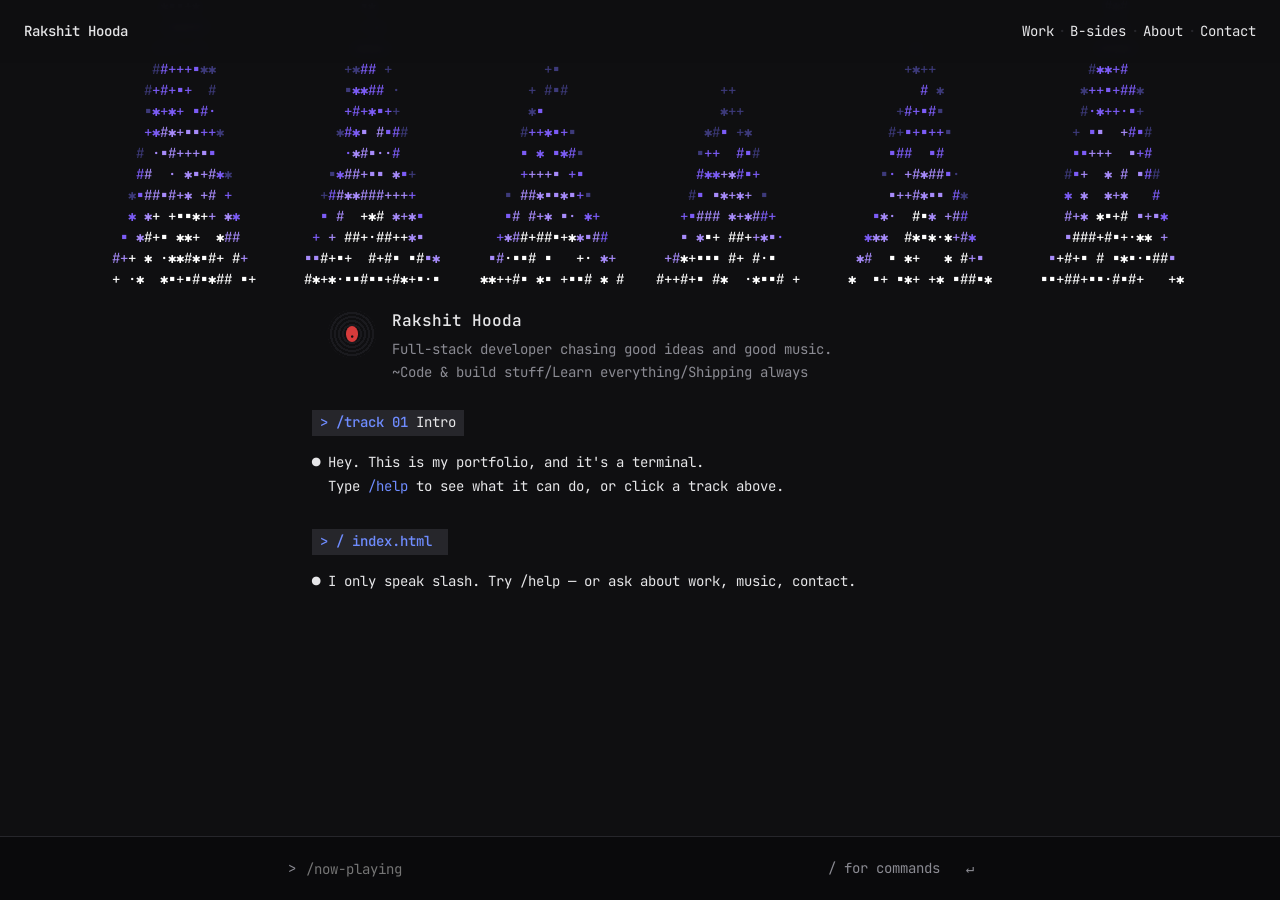
==== commit ab7560b2: "feat: complete terminal interactions and spectrum" ====
--- a/index.html
+++ b/index.html
@@ -2,14 +2,17 @@
 <html lang="en" data-theme="midnight">
 <head>
   <meta charset="utf-8"><meta name="viewport" content="width=device-width, initial-scale=1, interactive-widget=resizes-content">
+  <script>try{const t=localStorage.getItem('theme');if(['midnight','night-sage','amber','paper','neon'].includes(t))document.documentElement.dataset.theme=t}catch{}</script>
   <meta name="theme-color" content="#0f0f11"><meta name="description" content="Rakshit Hooda — full-stack developer chasing good ideas and good music. Web3, AI agents, apps, tools & other questionable decisions.">
+  <link rel="icon" href="data:image/svg+xml,%3Csvg xmlns='http://www.w3.org/2000/svg' viewBox='0 0 64 64'%3E%3Ccircle cx='32' cy='32' r='30' fill='%230a0a0c' stroke='%2326262b'/%3E%3Ccircle cx='32' cy='32' r='22' fill='none' stroke='%2326262b'/%3E%3Ccircle cx='32' cy='32' r='12' fill='%23d63b3b'/%3E%3Ccircle cx='32' cy='32' r='3' fill='%230a0a0c'/%3E%3C/svg%3E">
   <meta property="og:title" content="Rakshit Hooda — Full-Stack Builder"><meta property="og:description" content="A portfolio that plays like an album. Web3, AI, apps, tools."><meta property="og:image" content="/assets/og.png">
   <title>Rakshit Hooda — Full-Stack Builder</title><link rel="preconnect" href="https://fonts.googleapis.com"><link rel="preconnect" href="https://fonts.gstatic.com" crossorigin><link href="https://fonts.googleapis.com/css2?family=JetBrains+Mono:wght@400;500&display=swap" rel="stylesheet">
   <link rel="stylesheet" href="/css/tokens.css"><link rel="stylesheet" href="/css/tui.css">
 </head>
 <body>
-  <header class="top"><a class="brand" href="/">Rakshit Hooda</a><nav aria-label="Main"><a href="/work">Work</a><i>·</i><a href="/b-sides">B-sides</a><i>·</i><a href="/about">About</a><i>·</i><a href="/contact">Contact</a></nav></header>
+  <header class="top"><a class="brand" href="/">Rakshit Hooda</a><nav aria-label="Main"><a href="/work">Work</a><i>·</i><a href="/b-sides">B-sides</a><i>·</i><a href="/about">About</a><i>·</i><a class="active" href="/contact">Contact</a></nav></header>
   <canvas id="rain" aria-hidden="true"></canvas>
+  <div id="boot" role="status" aria-live="polite" hidden></div>
   <main id="main">
     <section class="identity" aria-label="Rakshit Hooda"><button class="vinyl" aria-label="Now playing" type="button"><span>●</span></button><div><h1>Rakshit Hooda</h1><p>Full-stack developer chasing good ideas and good music.</p><p>~Code &amp; build stuff/Learn everything/Shipping always</p></div></section>
     <section id="transcript" role="log" aria-live="polite" aria-relevant="additions" aria-label="Terminal transcript"><article class="turn" id="intro"><button class="chip" type="button"><b>&gt; /track 01</b><span>Intro</span></button><div class="response"><p class="bullet">Hey. This is my portfolio, and it's a terminal.</p><p class="indent">Type <button class="inline-command">/help</button> to see what it can do, or click a track above.</p></div></article></section>
@@ -17,5 +20,5 @@
   </main>
   <div id="popup" class="popup" role="listbox" aria-label="Commands" hidden></div>
   <form id="promptbar" autocomplete="off"><div class="prompt-inner"><label for="prompt">&gt;</label><input id="prompt" aria-label="Terminal command" placeholder="/now-playing"><span class="prompt-hint">/ for commands</span><button type="submit" aria-label="Run command">↵</button></div></form>
-  <script type="module" src="/js/boot.js"></script>
-</body></html>
+  <script defer src="/_vercel/insights/script.js"></script><script type="module" src="/js/boot.js"></script>
+<script>document.querySelector('#intro .chip')?.addEventListener('click',()=>{const p=document.querySelector('#prompt');p.value='/track 01';document.querySelector('#promptbar').requestSubmit()})</script></body></html>
--- a/css/tokens.css
+++ b/css/tokens.css
@@ -3,4 +3,4 @@
 [data-theme="amber"]{color-scheme:dark;--bg:#0c0a07;--bar:#080604;--surface:#161208;--chip:#221b0b;--line:#2e2410;--text:#ffb000;--muted:#a07a2a;--accent:#ffd166;--label:#ff6a00;--rain-1:#4a3410;--rain-2:#a07a2a;--rain-3:#ffb000;--rain-peak:#ffe3a3}
 [data-theme="paper"]{color-scheme:light;--bg:#f4f2ec;--bar:#ebe8df;--surface:#e9e6dd;--chip:#dcd8cc;--line:#d3cfc2;--text:#17171a;--muted:#6b6b70;--accent:#2f4fd6;--label:#d63b3b;--rain-1:#c9c4b4;--rain-2:#8f89c9;--rain-3:#4b5fd6;--rain-peak:#17171a}
 [data-theme="neon"]{color-scheme:dark;--bg:#0b0b14;--bar:#07070f;--surface:#14142a;--chip:#1d1d3a;--line:#22224a;--text:#e8e8ff;--muted:#7b7b9e;--accent:#5ff3e0;--label:#ff6ad5;--rain-1:#2a2a5a;--rain-2:#ff6ad5;--rain-3:#5ff3e0;--rain-peak:#fff}
-*{box-sizing:border-box}html{--lh:1.5rem;scroll-behavior:smooth}body{margin:0;background:var(--bg);color:var(--text);font:400 14px/1.5 "JetBrains Mono",ui-monospace,monospace;font-variant-numeric:tabular-nums}::selection{background:var(--accent);color:var(--bg)}
+*{box-sizing:border-box}html{--fs:14px;--lh:calc(var(--fs) * 1.5);--ch:1ch;scroll-behavior:smooth}body{margin:0;background:var(--bg);color:var(--text);font:400 var(--fs)/var(--lh) "JetBrains Mono",ui-monospace,"SF Mono",Menlo,Consolas,monospace;font-feature-settings:"liga" 0,"calt" 0;font-variant-numeric:tabular-nums;min-height:100dvh}::selection{background:var(--accent);color:var(--bg)}@media(max-width:480px){html{--fs:13px;--lh:calc(var(--fs) * 1.5)}}
--- a/css/tui.css
+++ b/css/tui.css
@@ -1,4 +1,12 @@
-a{color:inherit;text-decoration:underline;text-decoration-color:var(--line);text-underline-offset:3px}a:hover,.inline-command:hover{color:var(--accent);text-decoration-color:var(--accent)}button,input{font:inherit;color:inherit}button,a,input{outline-offset:3px}button:focus-visible,a:focus-visible,input:focus-visible{outline:2px solid var(--accent)}.top{height:4.5rem;position:sticky;top:0;z-index:3;padding:0 3ch;display:flex;align-items:center;justify-content:space-between;background:color-mix(in srgb,var(--bg) 92%,transparent);backdrop-filter:blur(6px)}.brand{font-weight:500;text-decoration:none}.top nav{display:flex;gap:.55ch;align-items:center}.top nav i{font-style:normal;color:var(--line)}.top nav a{text-decoration:none}.top nav a.active{color:var(--accent)}#rain{display:block;width:100%;height:21rem}main{max-width:88ch;margin:auto;padding:0 3ch 8rem}.identity{display:grid;grid-template-columns:10ch 1fr;align-items:start;margin:1rem 0 1.5rem}.identity h1{font-size:1rem;font-weight:500;margin:0 0 .5rem}.identity p{margin:.15rem 0;color:var(--muted);font-weight:500}.vinyl{margin:0 auto;width:6ch;height:6ch;border:0;border-radius:50%;background:repeating-radial-gradient(circle,var(--surface) 0 2px,var(--bg) 2px 4px);display:grid;place-items:center;cursor:pointer}.vinyl span{width:34%;height:34%;border-radius:50%;display:grid;place-items:center;background:var(--label);color:var(--bg);font-size:4px}.vinyl.live{animation:spin 4s linear infinite}@keyframes spin{to{transform:rotate(360deg)}}.turn{margin:1.5rem 0 2rem;scroll-margin-top:6rem}.chip{border:0;background:var(--chip);padding:.15rem 1ch;display:flex;gap:1ch;cursor:pointer}.chip b{color:var(--accent);font-weight:500}.response{margin-top:1rem}.response p{margin:.2rem 0}.bullet:before{content:"●";margin-right:1ch}.indent{padding-left:2ch}.inline-command{background:none;border:0;padding:0;color:var(--accent);cursor:pointer}#promptbar{position:fixed;bottom:0;left:0;right:0;z-index:5;min-height:3.5rem;padding:0 max(3ch,env(safe-area-inset-left)) env(safe-area-inset-bottom);background:var(--bar);border-top:1px solid var(--line)}.prompt-inner{max-width:88ch;min-height:3.5rem;margin:auto;display:flex;align-items:center;gap:1ch}.prompt-inner label{color:var(--muted)}#prompt{min-width:0;flex:1;background:transparent;border:0;caret-color:var(--accent);height:3rem}#prompt:focus{outline:none}.prompt-hint{color:var(--muted)}.prompt-inner button{border:0;background:transparent;color:var(--muted);min-width:44px;height:44px;cursor:pointer}.popup{position:fixed;z-index:4;bottom:3.5rem;left:50%;transform:translateX(-50%);width:min(88ch,calc(100% - 6ch));max-height:17rem;overflow:auto;background:var(--surface);border:1px solid var(--line)}.popup[hidden]{display:none}.popup button{display:flex;width:100%;min-height:2rem;padding:0 1ch;border:0;background:none;text-align:left;gap:2ch;cursor:pointer}.popup button[aria-selected="true"]{background:var(--chip)}.popup small{color:var(--muted)}
-.trackrow,.kv,.tool-line{display:flex;gap:1ch;min-height:2rem;align-items:center}.trackrow{width:100%;border:0;background:none;text-align:left;cursor:pointer;padding:0 1ch}.trackrow:hover,.trackrow:focus-visible{background:var(--surface)}.trackrow .title{white-space:nowrap}.trackrow .dots{flex:1;overflow:hidden;color:var(--line);white-space:nowrap}.muted{color:var(--muted)}.response section{margin:1rem 0}.cover{width:10rem;aspect-ratio:1;object-fit:cover}.kv strong{width:10ch;color:var(--muted);font-weight:400}.response input{background:var(--surface);border:1px solid var(--line);padding:.4rem}.response button.action{background:none;border:0;color:var(--accent);cursor:pointer}.ascii{overflow:auto;white-space:pre;color:var(--accent)}body[data-theme="amber"]:after{content:"";position:fixed;inset:0;pointer-events:none;z-index:8;background:repeating-linear-gradient(transparent 0 1px,rgba(255,176,0,.04) 1px 2px)}
-@media(max-width:899px){.top{height:4rem;padding-inline:2ch}.top nav{gap:.35ch;font-size:12px}#rain{height:12rem}main{padding-inline:2ch}.identity{display:block}.vinyl{width:5ch;height:5ch;margin:0 0 1rem}.prompt-hint{display:none}.popup{left:0;transform:none;width:100%;display:flex;overflow-x:auto;bottom:calc(3.5rem + env(safe-area-inset-bottom));max-height:3.5rem}.popup button{width:auto;white-space:nowrap;min-height:44px}.trackrow{min-height:44px}.identity h1{font-size:1rem}}
+a{color:inherit;text-decoration:underline;text-decoration-color:var(--line);text-underline-offset:3px}a:hover,.inline-command:hover{color:var(--accent);text-decoration-color:var(--accent)}button,input{font:inherit;color:inherit}button,a,input{outline-offset:3px}button:focus-visible,a:focus-visible,input:focus-visible{outline:1px solid var(--accent)}.top{height:calc(var(--lh) * 3);position:sticky;top:0;z-index:3;padding:0 3ch;display:flex;align-items:center;justify-content:space-between;background:color-mix(in srgb,var(--bg) 92%,transparent);backdrop-filter:blur(6px)}.brand{font-weight:500;text-decoration:none}.top nav{display:flex;gap:.55ch;align-items:center;white-space:nowrap}.top nav i{font-style:normal;color:var(--line)}.top nav a{text-decoration:none}.top nav a.active{color:var(--accent)}#rain{display:block;width:100%;height:calc(var(--lh) * 14);margin-top:calc(var(--lh) * -3)}main{width:100%;max-width:88ch;margin:auto;padding:0 3ch calc(var(--lh) * 6)}.identity{display:grid;grid-template-columns:10ch 1fr;align-items:start;margin:1rem 0 1.5rem}.identity h1{font-size:1rem;font-weight:500;margin:0 0 .5rem}.identity p{margin:.15rem 0;color:var(--muted);white-space:normal;overflow-wrap:anywhere;max-width:100%}.vinyl{margin:0 auto;width:6ch;height:6ch;border:0;border-radius:50%;background:repeating-radial-gradient(circle,var(--surface) 0 2px,var(--bg) 2px 4px);display:grid;place-items:center;cursor:pointer}.vinyl span{width:34%;height:34%;border-radius:50%;display:grid;place-items:center;background:var(--label);color:var(--bg);font-size:4px}.vinyl.live{animation:spin 4s linear infinite}@keyframes spin{to{transform:rotate(360deg)}}.turn{margin:1.5rem 0 2rem;scroll-margin-top:6rem}.chip{border:0;background:var(--chip);padding:.15rem 1ch;display:flex;gap:1ch;cursor:pointer}.chip b{color:var(--accent);font-weight:500}.response{margin-top:1rem}.response p{margin:.2rem 0;white-space:normal;overflow-wrap:anywhere;max-width:100%}.bullet:before{content:"●";margin-right:1ch}.indent{padding-left:2ch}.inline-command{background:none;border:0;padding:0;color:var(--accent);cursor:pointer}#promptbar{position:fixed;bottom:0;left:0;right:0;z-index:5;min-height:calc(var(--lh) * 3);padding:0 max(3ch,env(safe-area-inset-left)) env(safe-area-inset-bottom);background:var(--bar);border-top:1px solid var(--line)}.prompt-inner{max-width:88ch;min-height:calc(var(--lh) * 3);margin:auto;display:flex;align-items:center;gap:1ch}.prompt-inner label{color:var(--muted)}#prompt{min-width:0;flex:1;background:transparent;border:0;caret-color:var(--accent);height:calc(var(--lh) * 3)}#prompt:focus{outline:none}#prompt:focus-visible{outline:1px solid var(--accent)}.prompt-hint{color:var(--muted)}.prompt-inner button{border:0;background:transparent;color:var(--muted);min-width:44px;height:44px;cursor:pointer}.popup{position:fixed;z-index:4;bottom:calc(var(--lh) * 3);left:50%;transform:translateX(-50%);width:min(88ch,calc(100% - 6ch));max-height:17rem;overflow:auto;background:var(--surface);border:1px solid var(--line)}.popup[hidden]{display:none}.popup button{display:flex;width:100%;min-height:2rem;padding:0 1ch;border:0;background:none;text-align:left;gap:2ch;cursor:pointer}.popup button[aria-selected="true"]{background:var(--chip)}.popup small{color:var(--muted)}
+.trackrow,.kv,.tool-line{display:flex;gap:1ch;min-height:2rem;align-items:center}.trackrow{width:100%;display:grid;grid-template-columns:4ch minmax(8ch,auto) minmax(2ch,1fr) 20ch 6ch 5ch;border:0;background:none;text-align:left;cursor:pointer;padding:0 1ch}.trackrow .dots{grid-column:3}.trackrow>span:nth-child(4){grid-column:4}.trackrow>span:nth-child(5){grid-column:5}.trackrow>span:nth-child(6){grid-column:6}.trackrow .duration{text-align:right}.trackrow:hover .duration,.trackrow:focus-visible .duration{font-size:0}.trackrow:hover .duration:after,.trackrow:focus-visible .duration:after{content:"▶";font-size:14px}.trackrow:hover,.trackrow:focus-visible{background:var(--surface)}.trackrow .title{white-space:nowrap}.trackrow .dots{flex:1;overflow:hidden;color:var(--line);white-space:nowrap}.muted{color:var(--muted)}.response section{margin:1rem 0}.cover{width:10rem;aspect-ratio:1;object-fit:cover}.kv strong{width:10ch;color:var(--muted);font-weight:400}.response input{background:var(--surface);border:1px solid var(--line);padding:.4rem}.response button.action{background:none;border:0;color:var(--accent);cursor:pointer}.ascii{overflow:auto;white-space:pre;color:var(--accent)}html[data-theme="amber"] body:after{content:"";position:fixed;inset:0;pointer-events:none;z-index:8;background:repeating-linear-gradient(transparent 0 1px,rgba(255,176,0,.04) 1px 2px)}
+@media(max-width:899px){.top{width:100vw;overflow:hidden;height:calc(var(--lh) * 3);padding-inline:2ch}.top nav{gap:.35ch;font-size:12px}#rain{height:calc(var(--lh) * 8)}main{width:100vw;padding-inline:2ch}.identity{display:block;width:100%;max-width:100%;min-width:0}.identity>div,#transcript,.turn,.response,.response section{width:100%;max-width:100%;min-width:0}.vinyl{width:5ch;height:5ch;margin:0 0 1rem}.prompt-hint{display:none}.popup{left:0;transform:none;width:100%;display:flex;overflow-x:auto;bottom:calc(var(--lh) * 3 + env(safe-area-inset-bottom));max-height:3.5rem}.popup button{width:auto;white-space:nowrap;min-height:44px}.trackrow{min-height:44px;grid-template-columns:4ch minmax(8ch,1fr) 16ch 5ch}.trackrow .dots{display:none}.trackrow>span:nth-child(4){grid-column:3;overflow:hidden}.trackrow>span:nth-child(5){display:none}.trackrow .duration{grid-column:4}.identity h1{font-size:1rem}}
 @media(prefers-reduced-motion:reduce){html{scroll-behavior:auto}.vinyl.live{animation:none}*{animation-duration:0.01ms!important;transition-duration:0.01ms!important}}
+
+.player{display:flex;gap:2ch;align-items:center}.player-art,.generated-cover{width:10rem;height:10rem;display:grid;place-items:center;background:var(--surface);border:1px solid var(--line);color:var(--accent)}.player-art img{width:100%;height:100%;object-fit:cover}.generated-cover{background:color-mix(in srgb,var(--tint) 20%,var(--surface));font-size:1.5rem}.graph{display:flex;gap:2px;overflow-x:auto;max-width:100%;padding:1ch 0}.graph-week{display:flex;flex-direction:column;gap:2px}.graph-week span{width:9px;height:9px;line-height:9px}.level-0{color:var(--line)}.level-1{color:var(--rain-1)}.level-2{color:var(--rain-2)}.level-3{color:var(--rain-3)}.level-4{color:var(--rain-peak)}.honeypot{position:absolute;left:-10000px;width:1px;height:1px}html.matrix{--rain-1:#33ff66;--rain-2:#33ff66;--rain-3:#33ff66;--rain-peak:#33ff66}
+@media(max-width:899px){.player{align-items:flex-start}.player-art{width:8rem;height:8rem}}
+@media(max-width:480px){.trackrow{grid-template-columns:4ch minmax(8ch,1fr) 12ch 5ch}.top nav{font-size:9px;gap:.1ch;flex:0 0 auto}.top{padding-inline:1ch;gap:1ch}.brand{font-size:11px;white-space:nowrap}.identity p{max-width:100%}.main{padding-inline:2ch}}
+.timeline-row{display:block;text-align:left;padding:.2rem 1ch}.timeline-row:hover{background:var(--surface)}
+.response .graph{align-items:stretch}.weekday-labels{display:flex;flex-direction:column;gap:2px;color:var(--muted);margin-right:1ch}.weekday-labels span{height:9px;line-height:9px;font-size:10px}.graph-months{display:flex;color:var(--muted);font-size:11px;min-height:1.5em}.graph-months span{width:13px}
+@media(max-width:899px){.graph-week:nth-child(-n+26){display:none}}
+.theme-row{display:flex!important;align-items:center;gap:2ch}.swatch{display:inline-flex;gap:3px}.swatch i{display:block;width:2ch;height:1.2em;border:1px solid var(--line)}.bar{color:var(--accent)}.frame{border:1px solid var(--line);padding:1ch}.popup-footer{position:sticky;bottom:0;margin:0;padding:.3rem 1ch;color:var(--muted);background:var(--surface);font-size:12px}#boot{position:absolute;top:calc(var(--lh) * 3);left:max(3ch,calc((100vw - 88ch)/2));z-index:2;color:var(--muted)}#boot p{margin:0;line-height:var(--lh)}.generated-cover{font-size:1.5rem}.response .action{min-height:44px}.ascii{max-width:100%;overflow-x:auto}
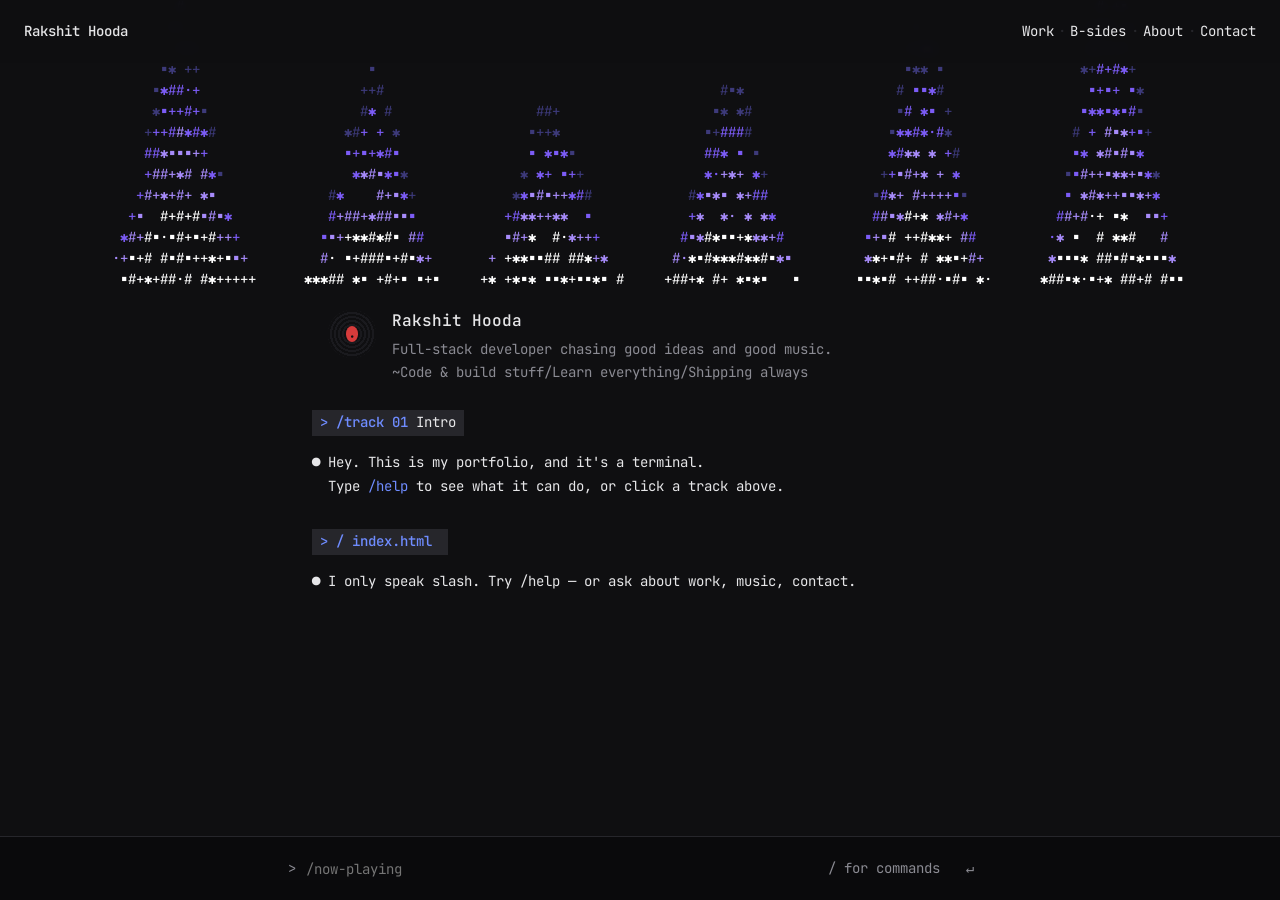
==== commit cce711a9: "fix: refine offline guestbook and command routing" ====
--- a/index.html
+++ b/index.html
@@ -20,5 +20,5 @@
   </main>
   <div id="popup" class="popup" role="listbox" aria-label="Commands" hidden></div>
   <form id="promptbar" autocomplete="off"><div class="prompt-inner"><label for="prompt">&gt;</label><input id="prompt" aria-label="Terminal command" placeholder="/now-playing"><span class="prompt-hint">/ for commands</span><button type="submit" aria-label="Run command">↵</button></div></form>
-  <script defer src="/_vercel/insights/script.js"></script><script type="module" src="/js/boot.js"></script>
+  <script>if(location.hostname!=="localhost"&&location.hostname!=="127.0.0.1"){const analytics=document.createElement("script");analytics.defer=true;analytics.src="/_vercel/insights/script.js";document.head.append(analytics)}</script><script type="module" src="/js/boot.js"></script>
 <script>document.querySelector('#intro .chip')?.addEventListener('click',()=>{const p=document.querySelector('#prompt');p.value='/track 01';document.querySelector('#promptbar').requestSubmit()})</script></body></html>
--- a/css/tui.css
+++ b/css/tui.css
@@ -10,3 +10,5 @@
 .response .graph{align-items:stretch}.weekday-labels{display:flex;flex-direction:column;gap:2px;color:var(--muted);margin-right:1ch}.weekday-labels span{height:9px;line-height:9px;font-size:10px}.graph-months{display:flex;color:var(--muted);font-size:11px;min-height:1.5em}.graph-months span{width:13px}
 @media(max-width:899px){.graph-week:nth-child(-n+26){display:none}}
 .theme-row{display:flex!important;align-items:center;gap:2ch}.swatch{display:inline-flex;gap:3px}.swatch i{display:block;width:2ch;height:1.2em;border:1px solid var(--line)}.bar{color:var(--accent)}.frame{border:1px solid var(--line);padding:1ch}.popup-footer{position:sticky;bottom:0;margin:0;padding:.3rem 1ch;color:var(--muted);background:var(--surface);font-size:12px}#boot{position:absolute;top:calc(var(--lh) * 3);left:max(3ch,calc((100vw - 88ch)/2));z-index:2;color:var(--muted)}#boot p{margin:0;line-height:var(--lh)}.generated-cover{font-size:1.5rem}.response .action{min-height:44px}.ascii{max-width:100%;overflow-x:auto}
+
+@media(prefers-reduced-motion:no-preference){html.theme-wipe:before{content:"";position:fixed;inset:0;z-index:9;pointer-events:none;background:var(--wipe-color);clip-path:inset(0);transition:clip-path .45s linear}html.theme-wipe-active:before{clip-path:inset(100% 0 0)}}
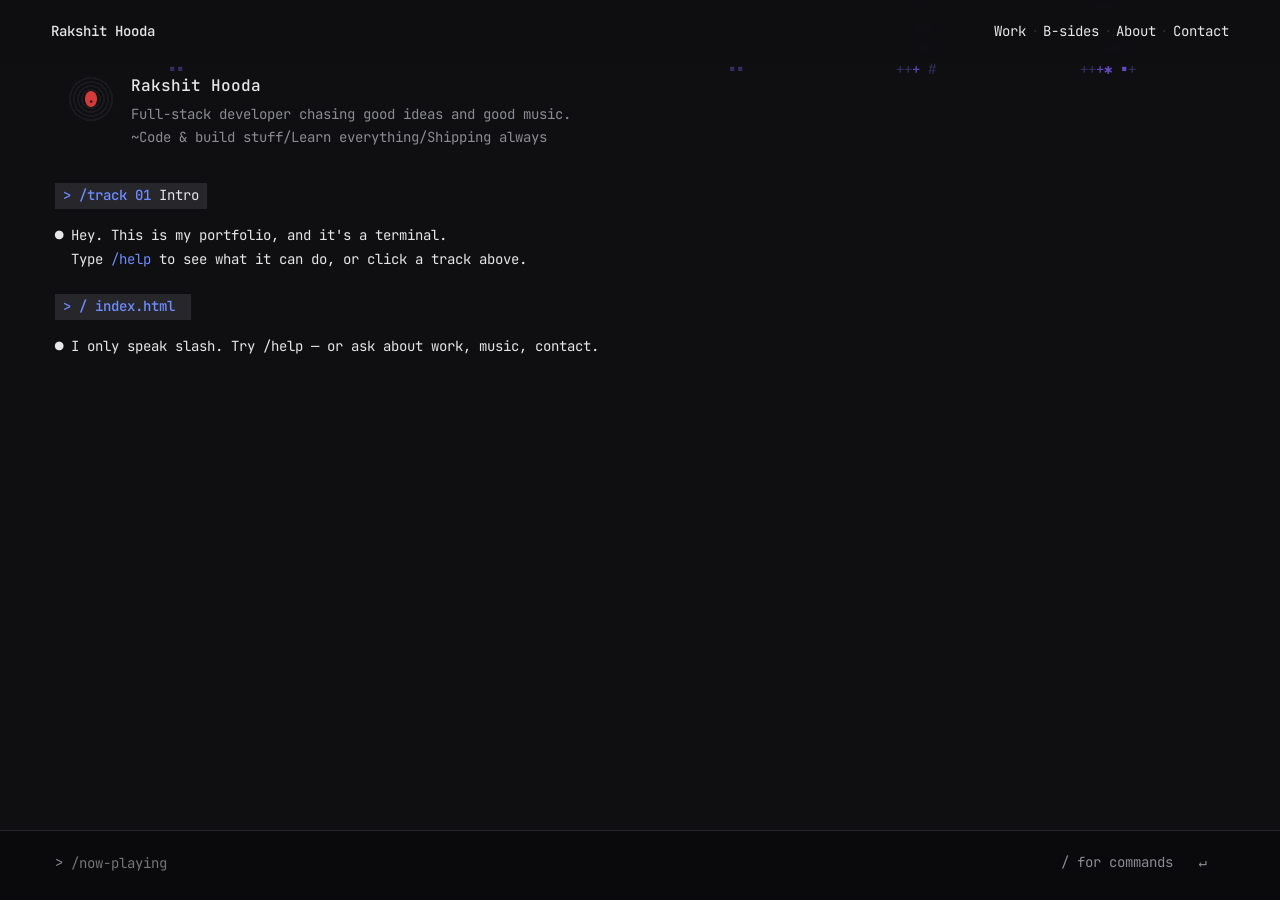
==== commit 0b478a14: "feat: add terminal block cursor to command input" ====
--- a/index.html
+++ b/index.html
@@ -19,6 +19,6 @@
     <noscript><p>rakshit.official703@gmail.com · <a href="https://github.com/rkhooda" rel="noopener">GitHub</a> · <a href="https://www.linkedin.com/in/rakshit-hooda/" rel="noopener">LinkedIn</a></p></noscript>
   </main>
   <div id="popup" class="popup" role="listbox" aria-label="Commands" hidden></div>
-  <form id="promptbar" autocomplete="off"><div class="prompt-inner"><label for="prompt">&gt;</label><input id="prompt" aria-label="Terminal command" placeholder="/now-playing"><span class="prompt-hint">/ for commands</span><button type="submit" aria-label="Run command">↵</button></div></form>
+  <form id="promptbar" autocomplete="off"><div class="prompt-inner"><label for="prompt">&gt;</label><div class="prompt-input-wrapper"><input id="prompt" aria-label="Terminal command" placeholder="/now-playing" spellcheck="false" autocomplete="off"><div class="prompt-mirror" aria-hidden="true"><span class="prompt-text"></span><span class="prompt-cursor"></span></div></div><span class="prompt-hint">/ for commands</span><button type="submit" aria-label="Run command">↵</button></div></form>
   <script>if(location.hostname!=="localhost"&&location.hostname!=="127.0.0.1"){const analytics=document.createElement("script");analytics.defer=true;analytics.src="/_vercel/insights/script.js";document.head.append(analytics)}</script><script type="module" src="/js/boot.js"></script>
 <script>document.querySelector('#intro .chip')?.addEventListener('click',()=>{const p=document.querySelector('#prompt');p.value='/track 01';document.querySelector('#promptbar').requestSubmit()})</script></body></html>
--- a/css/tui.css
+++ b/css/tui.css
@@ -1,4 +1,4 @@
-a{color:inherit;text-decoration:underline;text-decoration-color:var(--line);text-underline-offset:3px}a:hover,.inline-command:hover{color:var(--accent);text-decoration-color:var(--accent)}button,input{font:inherit;color:inherit}button,a,input{outline-offset:3px}button:focus-visible,a:focus-visible,input:focus-visible{outline:1px solid var(--accent)}.top{height:calc(var(--lh) * 3);position:sticky;top:0;z-index:3;padding:0 3ch;display:flex;align-items:center;justify-content:space-between;background:color-mix(in srgb,var(--bg) 92%,transparent);backdrop-filter:blur(6px)}.brand{font-weight:500;text-decoration:none}.top nav{display:flex;gap:.55ch;align-items:center;white-space:nowrap}.top nav i{font-style:normal;color:var(--line)}.top nav a{text-decoration:none}.top nav a.active{color:var(--accent)}#rain{display:block;width:100%;height:calc(var(--lh) * 14);margin-top:calc(var(--lh) * -3)}main{width:100%;max-width:88ch;margin:auto;padding:0 3ch calc(var(--lh) * 6)}.identity{display:grid;grid-template-columns:10ch 1fr;align-items:start;margin:1rem 0 1.5rem}.identity h1{font-size:1rem;font-weight:500;margin:0 0 .5rem}.identity p{margin:.15rem 0;color:var(--muted);white-space:normal;overflow-wrap:anywhere;max-width:100%}.vinyl{margin:0 auto;width:6ch;height:6ch;border:0;border-radius:50%;background:repeating-radial-gradient(circle,var(--surface) 0 2px,var(--bg) 2px 4px);display:grid;place-items:center;cursor:pointer}.vinyl span{width:34%;height:34%;border-radius:50%;display:grid;place-items:center;background:var(--label);color:var(--bg);font-size:4px}.vinyl.live{animation:spin 4s linear infinite}@keyframes spin{to{transform:rotate(360deg)}}.turn{margin:1.5rem 0 2rem;scroll-margin-top:6rem}.chip{border:0;background:var(--chip);padding:.15rem 1ch;display:flex;gap:1ch;cursor:pointer}.chip b{color:var(--accent);font-weight:500}.response{margin-top:1rem}.response p{margin:.2rem 0;white-space:normal;overflow-wrap:anywhere;max-width:100%}.bullet:before{content:"●";margin-right:1ch}.indent{padding-left:2ch}.inline-command{background:none;border:0;padding:0;color:var(--accent);cursor:pointer}#promptbar{position:fixed;bottom:0;left:0;right:0;z-index:5;min-height:calc(var(--lh) * 3);padding:0 max(3ch,env(safe-area-inset-left)) env(safe-area-inset-bottom);background:var(--bar);border-top:1px solid var(--line)}.prompt-inner{max-width:88ch;min-height:calc(var(--lh) * 3);margin:auto;display:flex;align-items:center;gap:1ch}.prompt-inner label{color:var(--muted)}#prompt{min-width:0;flex:1;background:transparent;border:0;caret-color:var(--accent);height:calc(var(--lh) * 3)}#prompt:focus{outline:none}#prompt:focus-visible{outline:1px solid var(--accent)}.prompt-hint{color:var(--muted)}.prompt-inner button{border:0;background:transparent;color:var(--muted);min-width:44px;height:44px;cursor:pointer}.popup{position:fixed;z-index:4;bottom:calc(var(--lh) * 3);left:50%;transform:translateX(-50%);width:min(88ch,calc(100% - 6ch));max-height:17rem;overflow:auto;background:var(--surface);border:1px solid var(--line)}.popup[hidden]{display:none}.popup button{display:flex;width:100%;min-height:2rem;padding:0 1ch;border:0;background:none;text-align:left;gap:2ch;cursor:pointer}.popup button[aria-selected="true"]{background:var(--chip)}.popup small{color:var(--muted)}
+a{color:inherit;text-decoration:underline;text-decoration-color:var(--line);text-underline-offset:3px}a:hover,.inline-command:hover{color:var(--accent);text-decoration-color:var(--accent)}button,input{font:inherit;color:inherit}button,a,input{outline-offset:3px}button:focus-visible,a:focus-visible,input:focus-visible{outline:1px solid var(--accent)}.top{height:calc(var(--lh) * 3);position:sticky;top:0;z-index:3;padding:0 3ch;display:flex;align-items:center;justify-content:space-between;background:color-mix(in srgb,var(--bg) 92%,transparent);backdrop-filter:blur(6px)}.brand{font-weight:500;text-decoration:none}.top nav{display:flex;gap:.55ch;align-items:center;white-space:nowrap}.top nav i{font-style:normal;color:var(--line)}.top nav a{text-decoration:none}.top nav a.active{color:var(--accent)}#rain{display:block;width:100%;height:calc(var(--lh) * 14);margin-top:calc(var(--lh) * -3)}main{width:100%;max-width:88ch;margin:auto;padding:0 3ch calc(var(--lh) * 6)}.identity{display:grid;grid-template-columns:10ch 1fr;align-items:start;margin:1rem 0 1.5rem}.identity h1{font-size:1rem;font-weight:500;margin:0 0 .5rem}.identity p{margin:.15rem 0;color:var(--muted);white-space:normal;overflow-wrap:anywhere;max-width:100%}.vinyl{margin:0 auto;width:6ch;height:6ch;border:0;border-radius:50%;background:repeating-radial-gradient(circle,var(--surface) 0 2px,var(--bg) 2px 4px);display:grid;place-items:center;cursor:pointer}.vinyl span{width:34%;height:34%;border-radius:50%;display:grid;place-items:center;background:var(--label);color:var(--bg);font-size:4px}.vinyl.live{animation:spin 4s linear infinite}@keyframes spin{to{transform:rotate(360deg)}}.turn{margin:1.5rem 0 2rem;scroll-margin-top:6rem}.chip{border:0;background:var(--chip);padding:.15rem 1ch;display:flex;gap:1ch;cursor:pointer}.chip b{color:var(--accent);font-weight:500}.response{margin-top:1rem}.response p{margin:.2rem 0;white-space:normal;overflow-wrap:anywhere;max-width:100%}.bullet:before{content:"●";margin-right:1ch}.indent{padding-left:2ch}.inline-command{background:none;border:0;padding:0;color:var(--accent);cursor:pointer}#promptbar{position:fixed;bottom:0;left:0;right:0;z-index:5;min-height:calc(var(--lh) * 3);padding:0 max(3ch,env(safe-area-inset-left)) env(safe-area-inset-bottom);background:var(--bar);border-top:1px solid var(--line)}.prompt-inner{max-width:88ch;min-height:calc(var(--lh) * 3);margin:auto;display:flex;align-items:center;gap:1ch}.prompt-inner label{color:var(--muted)}#prompt{min-width:0;flex:1;background:transparent;border:0;caret-color:transparent;height:calc(var(--lh) * 3);color:inherit}#prompt:focus{outline:none}#prompt:focus-visible{outline:none}.prompt-hint{color:var(--muted)}.prompt-inner button{border:0;background:transparent;color:var(--muted);min-width:44px;height:44px;cursor:pointer}.popup{position:fixed;z-index:4;bottom:calc(var(--lh) * 3);left:50%;transform:translateX(-50%);width:min(88ch,calc(100% - 6ch));max-height:17rem;overflow:auto;background:var(--surface);border:1px solid var(--line)}.popup[hidden]{display:none}.popup button{display:flex;width:100%;min-height:2rem;padding:0 1ch;border:0;background:none;text-align:left;gap:2ch;cursor:pointer}.popup button[aria-selected="true"]{background:var(--chip)}.popup small{color:var(--muted)}
 .trackrow,.kv,.tool-line{display:flex;gap:1ch;min-height:2rem;align-items:center}.trackrow{width:100%;display:grid;grid-template-columns:4ch minmax(8ch,auto) minmax(2ch,1fr) 20ch 6ch 5ch;border:0;background:none;text-align:left;cursor:pointer;padding:0 1ch}.trackrow .dots{grid-column:3}.trackrow>span:nth-child(4){grid-column:4}.trackrow>span:nth-child(5){grid-column:5}.trackrow>span:nth-child(6){grid-column:6}.trackrow .duration{text-align:right}.trackrow:hover .duration,.trackrow:focus-visible .duration{font-size:0}.trackrow:hover .duration:after,.trackrow:focus-visible .duration:after{content:"▶";font-size:14px}.trackrow:hover,.trackrow:focus-visible{background:var(--surface)}.trackrow .title{white-space:nowrap}.trackrow .dots{flex:1;overflow:hidden;color:var(--line);white-space:nowrap}.muted{color:var(--muted)}.response section{margin:1rem 0}.cover{width:10rem;aspect-ratio:1;object-fit:cover}.kv strong{width:10ch;color:var(--muted);font-weight:400}.response input{background:var(--surface);border:1px solid var(--line);padding:.4rem}.response button.action{background:none;border:0;color:var(--accent);cursor:pointer}.ascii{overflow:auto;white-space:pre;color:var(--accent)}html[data-theme="amber"] body:after{content:"";position:fixed;inset:0;pointer-events:none;z-index:8;background:repeating-linear-gradient(transparent 0 1px,rgba(255,176,0,.04) 1px 2px)}
 @media(max-width:899px){.top{width:100vw;overflow:hidden;height:calc(var(--lh) * 3);padding-inline:2ch}.top nav{gap:.35ch;font-size:12px}#rain{height:calc(var(--lh) * 8)}main{width:100vw;padding-inline:2ch}.identity{display:block;width:100%;max-width:100%;min-width:0}.identity>div,#transcript,.turn,.response,.response section{width:100%;max-width:100%;min-width:0}.vinyl{width:5ch;height:5ch;margin:0 0 1rem}.prompt-hint{display:none}.popup{left:0;transform:none;width:100%;display:flex;overflow-x:auto;bottom:calc(var(--lh) * 3 + env(safe-area-inset-bottom));max-height:3.5rem}.popup button{width:auto;white-space:nowrap;min-height:44px}.trackrow{min-height:44px;grid-template-columns:4ch minmax(8ch,1fr) 16ch 5ch}.trackrow .dots{display:none}.trackrow>span:nth-child(4){grid-column:3;overflow:hidden}.trackrow>span:nth-child(5){display:none}.trackrow .duration{grid-column:4}.identity h1{font-size:1rem}}
 @media(prefers-reduced-motion:reduce){html{scroll-behavior:auto}.vinyl.live{animation:none}*{animation-duration:0.01ms!important;transition-duration:0.01ms!important}}
@@ -12,3 +12,45 @@
 .theme-row{display:flex!important;align-items:center;gap:2ch}.swatch{display:inline-flex;gap:3px}.swatch i{display:block;width:2ch;height:1.2em;border:1px solid var(--line)}.bar{color:var(--accent)}.frame{border:1px solid var(--line);padding:1ch}.popup-footer{position:sticky;bottom:0;margin:0;padding:.3rem 1ch;color:var(--muted);background:var(--surface);font-size:12px}#boot{position:absolute;top:calc(var(--lh) * 3);left:max(3ch,calc((100vw - 88ch)/2));z-index:2;color:var(--muted)}#boot p{margin:0;line-height:var(--lh)}.generated-cover{font-size:1.5rem}.response .action{min-height:44px}.ascii{max-width:100%;overflow-x:auto}
 
 @media(prefers-reduced-motion:no-preference){html.theme-wipe:before{content:"";position:fixed;inset:0;z-index:9;pointer-events:none;background:var(--wipe-color);clip-path:inset(0);transition:clip-path .45s linear}html.theme-wipe-active:before{clip-path:inset(100% 0 0)}}
+/* Full-screen terminal shell: the identity stays in place while only the log moves. */
+html,body{width:100%;height:100%;overflow:hidden}
+.top{position:relative;width:100%;padding-inline:clamp(2ch,4vw,8ch);flex:none;z-index:2}
+#rain{position:fixed;inset:0 0 auto;width:100%;height:calc(var(--lh) * 6);margin:0;pointer-events:none;z-index:0;mask-image:linear-gradient(to bottom,rgba(0,0,0,1) 40%,transparent 100%);-webkit-mask-image:linear-gradient(to bottom,rgba(0,0,0,1) 40%,transparent 100%)}
+main#main{position:relative;z-index:1;width:100%;max-width:none;height:calc(100dvh - var(--lh) * 3);margin:0;padding:0 clamp(2ch,4vw,8ch) calc(var(--lh) * 3);display:flex;flex-direction:column;min-width:0}
+.identity{flex:none;display:grid;grid-template-columns:10ch minmax(0,1fr);margin:0 0 1rem;background:var(--bg)}
+.identity>div,#transcript,.turn,.response,.response section{min-width:0;max-width:none;width:100%}
+.identity p{max-width:100%}
+#transcript{flex:1;min-height:0;overflow-y:auto;overscroll-behavior:contain;padding:0 .5ch 2rem;scrollbar-width:none;-ms-overflow-style:none}
+#transcript::-webkit-scrollbar{display:none}
+.turn{margin:1rem 0 1.5rem;scroll-margin-top:.5rem}
+.response p{max-width:none}
+#promptbar{padding-left:clamp(2ch,4vw,8ch);padding-right:clamp(2ch,4vw,8ch);padding-bottom:max(.35rem,env(safe-area-inset-bottom))}
+.prompt-inner{max-width:none;width:100%;padding-inline:.5ch}
+.prompt-input-wrapper{position:relative;flex:1;min-width:0;display:flex;align-items:center;height:calc(var(--lh) * 3)}
+#prompt{position:relative;z-index:2;width:100%;height:100%;outline:none!important;box-shadow:none!important;background:transparent;border:0;color:inherit;caret-color:transparent!important;font:inherit;padding:0}
+#prompt:focus{outline:none!important;box-shadow:none!important}
+#prompt:focus-visible{outline:none!important;box-shadow:none!important}
+.prompt-mirror{position:absolute;inset:0;pointer-events:none;z-index:1;display:flex;align-items:center;font:inherit;white-space:pre;overflow:hidden;color:transparent}
+.prompt-text{color:transparent;white-space:pre}
+.prompt-cursor{display:none;width:.62em;height:1.25em;background:var(--accent);vertical-align:middle;margin-left:1px;box-shadow:0 0 8px color-mix(in srgb,var(--accent) 40%,transparent);border-radius:1px}
+#prompt:focus + .prompt-mirror .prompt-cursor{display:inline-block;animation:terminal-blink 1s cubic-bezier(0.4,0,0.6,1) infinite}
+@keyframes terminal-blink{0%,49%{opacity:1}50%,100%{opacity:0}}
+@media(prefers-reduced-motion:reduce){.prompt-cursor{animation:none!important;opacity:1!important}}
+.popup{left:clamp(2ch,4vw,8ch);right:clamp(2ch,4vw,8ch);transform:none;width:auto;bottom:calc(var(--lh) * 3 + max(.35rem,env(safe-area-inset-bottom)));max-height:min(17rem,calc(100dvh - var(--lh) * 4 - env(safe-area-inset-bottom)));overflow-x:hidden;overflow-y:auto;overscroll-behavior:contain;-webkit-overflow-scrolling:touch;touch-action:pan-y;scrollbar-width:none;-ms-overflow-style:none}
+.popup::-webkit-scrollbar{display:none}
+.popup button{min-width:0}
+.popup small{overflow:hidden;text-overflow:ellipsis;white-space:nowrap}
+.popup-footer{position:sticky;bottom:0}
+@media(max-width:899px){
+ .top{width:100%;padding-inline:2ch}
+ main#main{width:100%;height:calc(100dvh - var(--lh) * 3);padding-inline:2ch;padding-bottom:calc(var(--lh) * 3)}
+ .identity{display:grid;grid-template-columns:7ch minmax(0,1fr);margin:.5rem 0 1rem}
+ .vinyl{margin:.2rem 0;width:5ch;height:5ch}
+ #transcript{padding-inline:0}
+ .popup{left:2ch;right:2ch;width:auto;display:block;max-height:min(17rem,calc(100dvh - var(--lh) * 4 - env(safe-area-inset-bottom)))}
+ .popup button{width:100%;white-space:normal;min-height:2.75rem}
+ .popup button small{white-space:normal}
+ .prompt-hint{display:none}
+}
+@media(min-width:900px){.identity{margin-top:.75rem}}
+@media(max-width:320px){.top{height:auto;min-height:calc(var(--lh) * 3);flex-direction:column;align-items:stretch;justify-content:center;gap:0;padding-block:.25lh}.brand{font-size:12px}.top nav{width:100%;justify-content:space-between;gap:.2ch;font-size:9px}}
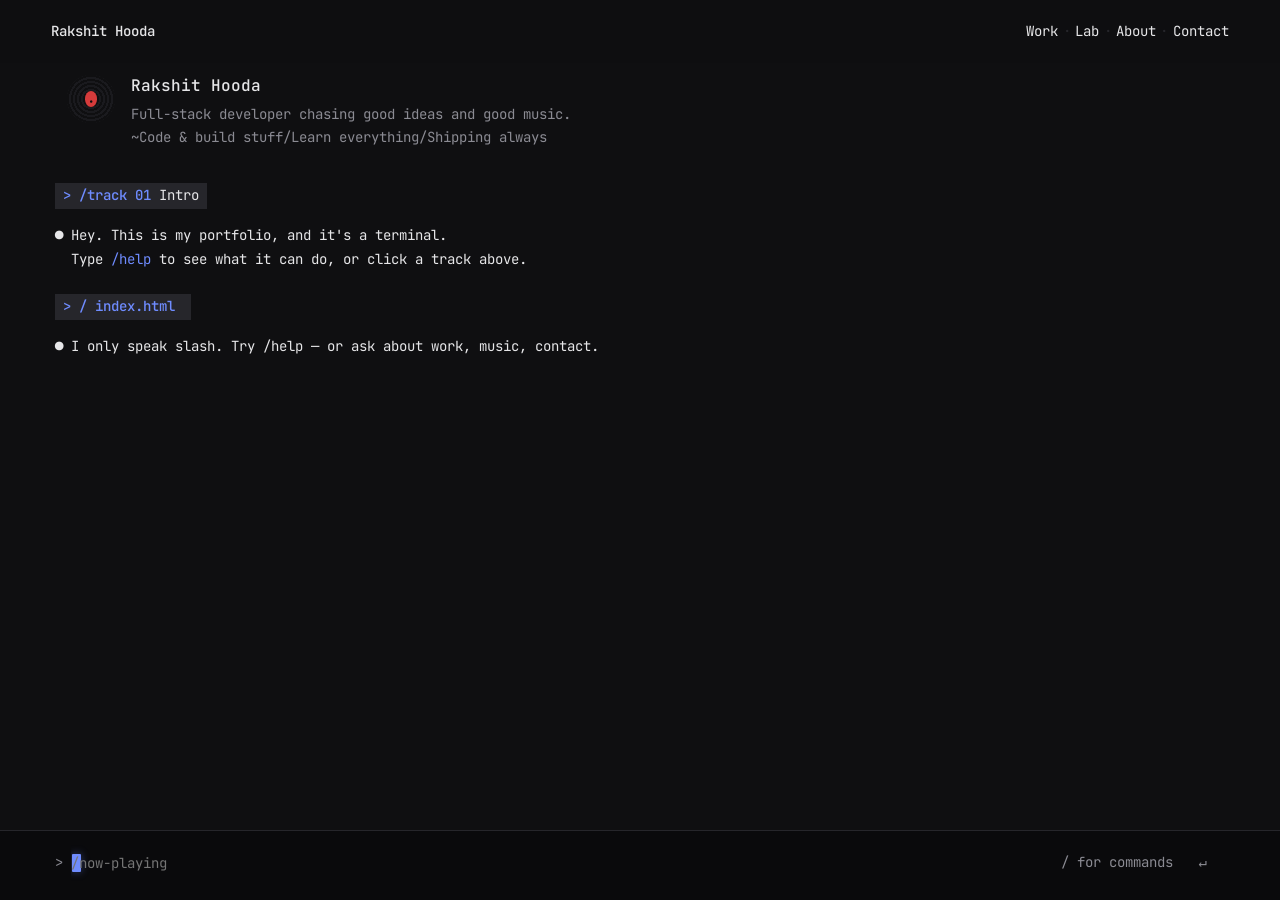
==== commit b60d70e8: "refactor: rename b-sides to lab across commands and documentation" ====
--- a/index.html
+++ b/index.html
@@ -10,7 +10,7 @@
   <link rel="stylesheet" href="/css/tokens.css"><link rel="stylesheet" href="/css/tui.css">
 </head>
 <body>
-  <header class="top"><a class="brand" href="/">Rakshit Hooda</a><nav aria-label="Main"><a href="/work">Work</a><i>·</i><a href="/b-sides">B-sides</a><i>·</i><a href="/about">About</a><i>·</i><a class="active" href="/contact">Contact</a></nav></header>
+  <header class="top"><a class="brand" href="/">Rakshit Hooda</a><nav aria-label="Main"><a href="/work">Work</a><i>·</i><a href="/lab">Lab</a><i>·</i><a href="/about">About</a><i>·</i><a href="/contact">Contact</a></nav></header>
   <canvas id="rain" aria-hidden="true"></canvas>
   <div id="boot" role="status" aria-live="polite" hidden></div>
   <main id="main">
--- a/css/tui.css
+++ b/css/tui.css
@@ -3,7 +3,12 @@
 @media(max-width:899px){.top{width:100vw;overflow:hidden;height:calc(var(--lh) * 3);padding-inline:2ch}.top nav{gap:.35ch;font-size:12px}#rain{height:calc(var(--lh) * 8)}main{width:100vw;padding-inline:2ch}.identity{display:block;width:100%;max-width:100%;min-width:0}.identity>div,#transcript,.turn,.response,.response section{width:100%;max-width:100%;min-width:0}.vinyl{width:5ch;height:5ch;margin:0 0 1rem}.prompt-hint{display:none}.popup{left:0;transform:none;width:100%;display:flex;overflow-x:auto;bottom:calc(var(--lh) * 3 + env(safe-area-inset-bottom));max-height:3.5rem}.popup button{width:auto;white-space:nowrap;min-height:44px}.trackrow{min-height:44px;grid-template-columns:4ch minmax(8ch,1fr) 16ch 5ch}.trackrow .dots{display:none}.trackrow>span:nth-child(4){grid-column:3;overflow:hidden}.trackrow>span:nth-child(5){display:none}.trackrow .duration{grid-column:4}.identity h1{font-size:1rem}}
 @media(prefers-reduced-motion:reduce){html{scroll-behavior:auto}.vinyl.live{animation:none}*{animation-duration:0.01ms!important;transition-duration:0.01ms!important}}
 
-.player{display:flex;gap:2ch;align-items:center}.player-art,.generated-cover{width:10rem;height:10rem;display:grid;place-items:center;background:var(--surface);border:1px solid var(--line);color:var(--accent)}.player-art img{width:100%;height:100%;object-fit:cover}.generated-cover{background:color-mix(in srgb,var(--tint) 20%,var(--surface));font-size:1.5rem}.graph{display:flex;gap:2px;overflow-x:auto;max-width:100%;padding:1ch 0}.graph-week{display:flex;flex-direction:column;gap:2px}.graph-week span{width:9px;height:9px;line-height:9px}.level-0{color:var(--line)}.level-1{color:var(--rain-1)}.level-2{color:var(--rain-2)}.level-3{color:var(--rain-3)}.level-4{color:var(--rain-peak)}.honeypot{position:absolute;left:-10000px;width:1px;height:1px}html.matrix{--rain-1:#33ff66;--rain-2:#33ff66;--rain-3:#33ff66;--rain-peak:#33ff66}
+.player{display:flex;gap:2ch;align-items:center}.player-art,.generated-cover{width:10rem;height:10rem;display:grid;place-items:center;background:var(--surface);border:1px solid var(--line);color:var(--accent);border-radius:2px;overflow:hidden}.player-art img{width:100%;height:100%;object-fit:cover}.generated-cover{background:color-mix(in srgb,var(--tint) 20%,var(--surface));font-size:1.5rem}
+.audio-visualizer{display:inline-flex;align-items:flex-end;gap:3px;height:1.25rem;margin:.35rem 0;padding:2px 0}
+.audio-visualizer span{display:inline-block;width:3px;height:100%;background:var(--accent);border-radius:1px;transform-origin:bottom;animation:visualizer-bounce 0.8s ease-in-out infinite alternate}
+.audio-visualizer.paused span{animation:none!important;height:20%!important;opacity:.4}
+@keyframes visualizer-bounce{0%{transform:scaleY(0.15);opacity:.4}50%{transform:scaleY(0.65);opacity:.8}100%{transform:scaleY(1);opacity:1}}
+@media(prefers-reduced-motion:reduce){.audio-visualizer span{animation:none!important;height:50%!important}}.graph{display:flex;gap:2px;overflow-x:auto;max-width:100%;padding:1ch 0}.graph-week{display:flex;flex-direction:column;gap:2px}.graph-week span{width:9px;height:9px;line-height:9px}.level-0{color:var(--line)}.level-1{color:var(--rain-1)}.level-2{color:var(--rain-2)}.level-3{color:var(--rain-3)}.level-4{color:var(--rain-peak)}.honeypot{position:absolute;left:-10000px;width:1px;height:1px}html.matrix{--rain-1:#33ff66;--rain-2:#33ff66;--rain-3:#33ff66;--rain-peak:#33ff66}
 @media(max-width:899px){.player{align-items:flex-start}.player-art{width:8rem;height:8rem}}
 @media(max-width:480px){.trackrow{grid-template-columns:4ch minmax(8ch,1fr) 12ch 5ch}.top nav{font-size:9px;gap:.1ch;flex:0 0 auto}.top{padding-inline:1ch;gap:1ch}.brand{font-size:11px;white-space:nowrap}.identity p{max-width:100%}.main{padding-inline:2ch}}
 .timeline-row{display:block;text-align:left;padding:.2rem 1ch}.timeline-row:hover{background:var(--surface)}
@@ -14,9 +19,9 @@
 @media(prefers-reduced-motion:no-preference){html.theme-wipe:before{content:"";position:fixed;inset:0;z-index:9;pointer-events:none;background:var(--wipe-color);clip-path:inset(0);transition:clip-path .45s linear}html.theme-wipe-active:before{clip-path:inset(100% 0 0)}}
 /* Full-screen terminal shell: the identity stays in place while only the log moves. */
 html,body{width:100%;height:100%;overflow:hidden}
-.top{position:relative;width:100%;padding-inline:clamp(2ch,4vw,8ch);flex:none;z-index:2}
-#rain{position:fixed;inset:0 0 auto;width:100%;height:calc(var(--lh) * 6);margin:0;pointer-events:none;z-index:0;mask-image:linear-gradient(to bottom,rgba(0,0,0,1) 40%,transparent 100%);-webkit-mask-image:linear-gradient(to bottom,rgba(0,0,0,1) 40%,transparent 100%)}
-main#main{position:relative;z-index:1;width:100%;max-width:none;height:calc(100dvh - var(--lh) * 3);margin:0;padding:0 clamp(2ch,4vw,8ch) calc(var(--lh) * 3);display:flex;flex-direction:column;min-width:0}
+.top{position:relative;width:100%;padding-inline:clamp(2ch,4vw,8ch);flex:none;z-index:2;background:color-mix(in srgb,var(--bg) 92%,transparent);backdrop-filter:blur(6px)}
+#rain{display:none!important}
+main#main{position:relative;z-index:2;width:100%;max-width:none;height:calc(100dvh - var(--lh) * 3);margin:0;padding:0 clamp(2ch,4vw,8ch) calc(var(--lh) * 3);display:flex;flex-direction:column;min-width:0}
 .identity{flex:none;display:grid;grid-template-columns:10ch minmax(0,1fr);margin:0 0 1rem;background:var(--bg)}
 .identity>div,#transcript,.turn,.response,.response section{min-width:0;max-width:none;width:100%}
 .identity p{max-width:100%}
@@ -33,16 +38,16 @@
 .prompt-mirror{position:absolute;inset:0;pointer-events:none;z-index:1;display:flex;align-items:center;font:inherit;white-space:pre;overflow:hidden;color:transparent}
 .prompt-text{color:transparent;white-space:pre}
 .prompt-cursor{display:none;width:.62em;height:1.25em;background:var(--accent);vertical-align:middle;margin-left:1px;box-shadow:0 0 8px color-mix(in srgb,var(--accent) 40%,transparent);border-radius:1px}
-#prompt:focus + .prompt-mirror .prompt-cursor{display:inline-block;animation:terminal-blink 1s cubic-bezier(0.4,0,0.6,1) infinite}
-@keyframes terminal-blink{0%,49%{opacity:1}50%,100%{opacity:0}}
-@media(prefers-reduced-motion:reduce){.prompt-cursor{animation:none!important;opacity:1!important}}
-.popup{left:clamp(2ch,4vw,8ch);right:clamp(2ch,4vw,8ch);transform:none;width:auto;bottom:calc(var(--lh) * 3 + max(.35rem,env(safe-area-inset-bottom)));max-height:min(17rem,calc(100dvh - var(--lh) * 4 - env(safe-area-inset-bottom)));overflow-x:hidden;overflow-y:auto;overscroll-behavior:contain;-webkit-overflow-scrolling:touch;touch-action:pan-y;scrollbar-width:none;-ms-overflow-style:none}
+#prompt:focus + .prompt-mirror .prompt-cursor{display:inline-block;opacity:1}
+.popup{left:clamp(2ch,4vw,8ch);right:clamp(2ch,4vw,8ch);transform:none;width:auto;bottom:calc(var(--lh) * 3 + max(.35rem,env(safe-area-inset-bottom)));max-height:min(17rem,calc(100dvh - var(--lh) * 4 - env(safe-area-inset-bottom)));overflow-x:hidden;overflow-y:auto;overscroll-behavior:contain;-webkit-overflow-scrolling:touch;touch-action:pan-y;scrollbar-width:none;-ms-overflow-style:none;padding-top:.5rem}
 .popup::-webkit-scrollbar{display:none}
-.popup button{min-width:0}
+.popup button{min-width:0;padding:.35rem 1ch}
+.popup button:first-child{margin-top:0}
 .popup small{overflow:hidden;text-overflow:ellipsis;white-space:nowrap}
 .popup-footer{position:sticky;bottom:0}
 @media(max-width:899px){
  .top{width:100%;padding-inline:2ch}
+ #rain{height:calc(var(--lh) * 5)}
  main#main{width:100%;height:calc(100dvh - var(--lh) * 3);padding-inline:2ch;padding-bottom:calc(var(--lh) * 3)}
  .identity{display:grid;grid-template-columns:7ch minmax(0,1fr);margin:.5rem 0 1rem}
  .vinyl{margin:.2rem 0;width:5ch;height:5ch}
@@ -54,3 +59,10 @@
 }
 @media(min-width:900px){.identity{margin-top:.75rem}}
 @media(max-width:320px){.top{height:auto;min-height:calc(var(--lh) * 3);flex-direction:column;align-items:stretch;justify-content:center;gap:0;padding-block:.25lh}.brand{font-size:12px}.top nav{width:100%;justify-content:space-between;gap:.2ch;font-size:9px}}
+
+/* /ascii frames the complete name banner. */
+.ascii-card{width:max-content;max-width:100%;overflow-x:auto}
+.ascii-art{position:relative;width:max-content;max-width:none;margin:0;padding:.5rem 1ch;border:1px solid var(--line);color:var(--accent);line-height:1.25;white-space:pre}
+.ascii-line{display:inline-block}
+.ascii-line:first-child,.ascii-line:last-child{color:var(--muted)}
+@media(max-width:899px){.ascii-art{font-size:clamp(8px,2.1vw,14px);padding-inline:.5ch}}
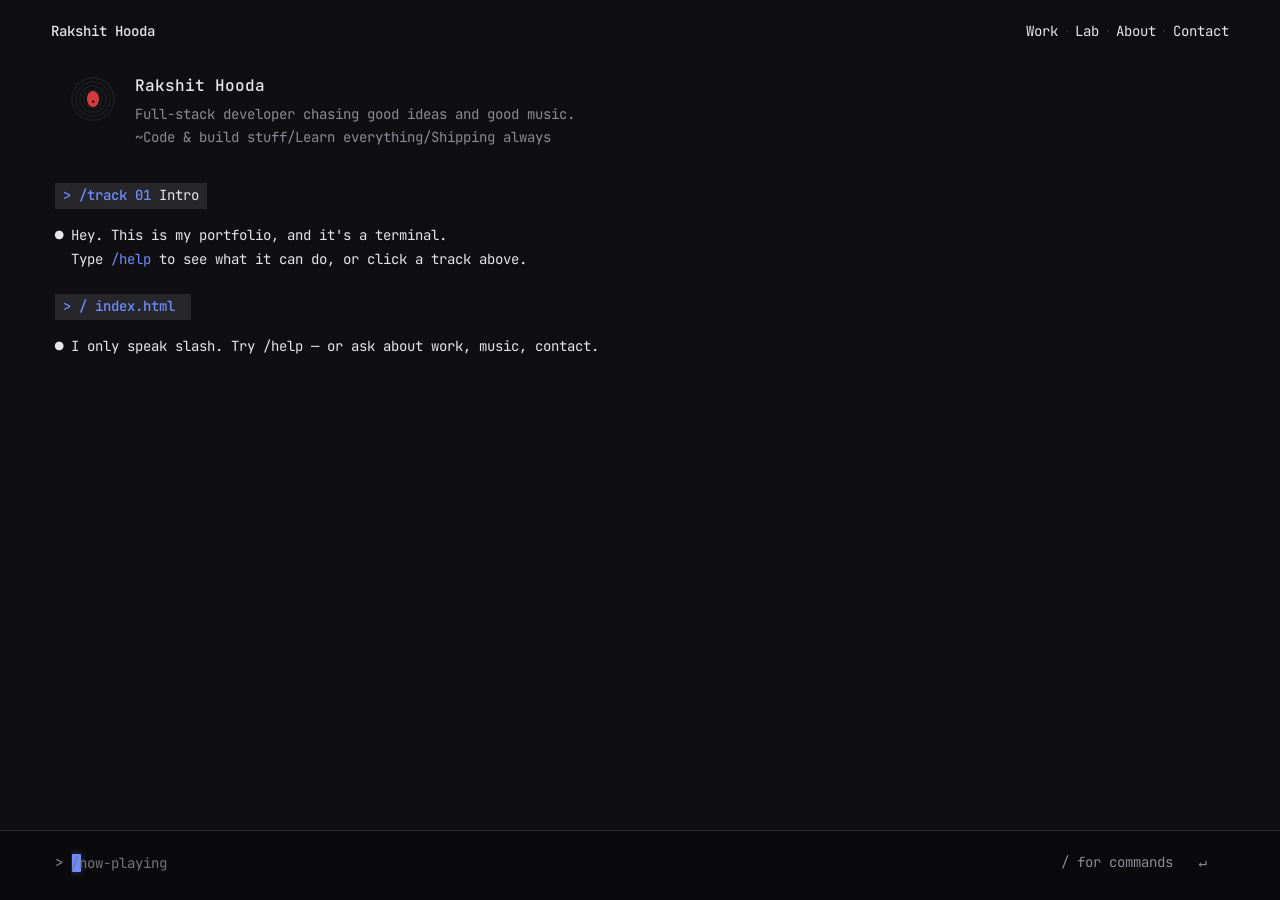
==== commit 9c591520: "Reduce hero font layout shift" ====
--- a/index.html
+++ b/index.html
@@ -6,7 +6,7 @@
   <meta name="theme-color" content="#0f0f11"><meta name="description" content="Rakshit Hooda — full-stack developer chasing good ideas and good music. Web3, AI agents, apps, tools & other questionable decisions.">
   <link rel="icon" href="data:image/svg+xml,%3Csvg xmlns='http://www.w3.org/2000/svg' viewBox='0 0 64 64'%3E%3Ccircle cx='32' cy='32' r='30' fill='%230a0a0c' stroke='%2326262b'/%3E%3Ccircle cx='32' cy='32' r='22' fill='none' stroke='%2326262b'/%3E%3Ccircle cx='32' cy='32' r='12' fill='%23d63b3b'/%3E%3Ccircle cx='32' cy='32' r='3' fill='%230a0a0c'/%3E%3C/svg%3E">
   <meta property="og:title" content="Rakshit Hooda — Full-Stack Builder"><meta property="og:description" content="A portfolio that plays like an album. Web3, AI, apps, tools."><meta property="og:image" content="/assets/og.png">
-  <title>Rakshit Hooda — Full-Stack Builder</title><link rel="preconnect" href="https://fonts.googleapis.com"><link rel="preconnect" href="https://fonts.gstatic.com" crossorigin><link href="https://fonts.googleapis.com/css2?family=JetBrains+Mono:wght@400;500&display=swap" rel="stylesheet">
+  <title>Rakshit Hooda — Full-Stack Builder</title><link rel="preconnect" href="https://fonts.googleapis.com"><link rel="preconnect" href="https://fonts.gstatic.com" crossorigin><link href="https://fonts.googleapis.com/css2?family=JetBrains+Mono:wght@400;500&display=optional" rel="stylesheet">
   <link rel="stylesheet" href="/css/tokens.css"><link rel="stylesheet" href="/css/tui.css">
 </head>
 <body>
--- a/css/tokens.css
+++ b/css/tokens.css
@@ -1,6 +1,6 @@
-:root,[data-theme="midnight"]{color-scheme:dark;--bg:#0f0f11;--bar:#0a0a0c;--surface:#1a1a1e;--chip:#26262b;--line:#26262b;--text:#e6e6e8;--muted:#8b8b93;--accent:#6f8cff;--label:#d63b3b;--rain-1:#3d3a7a;--rain-2:#7c5cf6;--rain-3:#a78bfa;--rain-peak:#fff}
-[data-theme="night-sage"]{color-scheme:dark;--bg:#0a0b0a;--bar:#070807;--surface:#131513;--chip:#1c1f1c;--line:rgba(234,234,226,.09);--text:#eaeae2;--muted:#7e827a;--accent:#a8b58a;--label:#a8b58a;--rain-1:#3a4032;--rain-2:#6f7a5c;--rain-3:#a8b58a;--rain-peak:#eaeae2}
-[data-theme="amber"]{color-scheme:dark;--bg:#0c0a07;--bar:#080604;--surface:#161208;--chip:#221b0b;--line:#2e2410;--text:#ffb000;--muted:#a07a2a;--accent:#ffd166;--label:#ff6a00;--rain-1:#4a3410;--rain-2:#a07a2a;--rain-3:#ffb000;--rain-peak:#ffe3a3}
-[data-theme="paper"]{color-scheme:light;--bg:#f4f2ec;--bar:#ebe8df;--surface:#e9e6dd;--chip:#dcd8cc;--line:#d3cfc2;--text:#17171a;--muted:#6b6b70;--accent:#2f4fd6;--label:#d63b3b;--rain-1:#c9c4b4;--rain-2:#8f89c9;--rain-3:#4b5fd6;--rain-peak:#17171a}
-[data-theme="neon"]{color-scheme:dark;--bg:#0b0b14;--bar:#07070f;--surface:#14142a;--chip:#1d1d3a;--line:#22224a;--text:#e8e8ff;--muted:#7b7b9e;--accent:#5ff3e0;--label:#ff6ad5;--rain-1:#2a2a5a;--rain-2:#ff6ad5;--rain-3:#5ff3e0;--rain-peak:#fff}
+:root,[data-theme="midnight"]{color-scheme:dark;--bg:#0f0f11;--bar:#0a0a0c;--surface:#1a1a1e;--chip:#26262b;--line:#26262b;--text:#e6e6e8;--muted:#8b8b93;--accent:#6f8cff;--label:#d63b3b;--rain-1:#3d3a7a;--rain-2:#7c5cf6;--rain-3:#a78bfa;--rain-peak:#fff;--contrib-0:#626270;--contrib-1:#53699f;--contrib-2:#7390d7;--contrib-3:#9db3f5;--contrib-4:#d8e1ff}
+[data-theme="night-sage"]{color-scheme:dark;--bg:#0a0b0a;--bar:#070807;--surface:#131513;--chip:#1c1f1c;--line:rgba(234,234,226,.09);--text:#eaeae2;--muted:#7e827a;--accent:#a8b58a;--label:#a8b58a;--rain-1:#3a4032;--rain-2:#6f7a5c;--rain-3:#a8b58a;--rain-peak:#eaeae2;--contrib-0:#60685a;--contrib-1:#54674a;--contrib-2:#748f64;--contrib-3:#9eb987;--contrib-4:#d4e5b9}
+[data-theme="amber"]{color-scheme:dark;--bg:#0c0a07;--bar:#080604;--surface:#161208;--chip:#221b0b;--line:#2e2410;--text:#ffb000;--muted:#a07a2a;--accent:#ffd166;--label:#ff6a00;--rain-1:#4a3410;--rain-2:#a07a2a;--rain-3:#ffb000;--rain-peak:#ffe3a3;--contrib-0:#786033;--contrib-1:#7d5f1d;--contrib-2:#a07824;--contrib-3:#d49a30;--contrib-4:#ffe3a3}
+[data-theme="paper"]{color-scheme:light;--bg:#f4f2ec;--bar:#ebe8df;--surface:#e9e6dd;--chip:#dcd8cc;--line:#d3cfc2;--text:#17171a;--muted:#6b6b70;--accent:#2f4fd6;--label:#d63b3b;--rain-1:#c9c4b4;--rain-2:#8f89c9;--rain-3:#4b5fd6;--rain-peak:#17171a;--contrib-0:#8c8b83;--contrib-1:#7384b7;--contrib-2:#6577b2;--contrib-3:#4f64ba;--contrib-4:#2f4fd6}
+[data-theme="neon"]{color-scheme:dark;--bg:#0b0b14;--bar:#07070f;--surface:#14142a;--chip:#1d1d3a;--line:#22224a;--text:#e8e8ff;--muted:#7b7b9e;--accent:#5ff3e0;--label:#ff6ad5;--rain-1:#2a2a5a;--rain-2:#ff6ad5;--rain-3:#5ff3e0;--rain-peak:#fff;--contrib-0:#62627b;--contrib-1:#3b6676;--contrib-2:#398c8a;--contrib-3:#5fdacb;--contrib-4:#c4fff7}
 *{box-sizing:border-box}html{--fs:14px;--lh:calc(var(--fs) * 1.5);--ch:1ch;scroll-behavior:smooth}body{margin:0;background:var(--bg);color:var(--text);font:400 var(--fs)/var(--lh) "JetBrains Mono",ui-monospace,"SF Mono",Menlo,Consolas,monospace;font-feature-settings:"liga" 0,"calt" 0;font-variant-numeric:tabular-nums;min-height:100dvh}::selection{background:var(--accent);color:var(--bg)}@media(max-width:480px){html{--fs:13px;--lh:calc(var(--fs) * 1.5)}}
--- a/css/tui.css
+++ b/css/tui.css
@@ -1,4 +1,4 @@
-a{color:inherit;text-decoration:underline;text-decoration-color:var(--line);text-underline-offset:3px}a:hover,.inline-command:hover{color:var(--accent);text-decoration-color:var(--accent)}button,input{font:inherit;color:inherit}button,a,input{outline-offset:3px}button:focus-visible,a:focus-visible,input:focus-visible{outline:1px solid var(--accent)}.top{height:calc(var(--lh) * 3);position:sticky;top:0;z-index:3;padding:0 3ch;display:flex;align-items:center;justify-content:space-between;background:color-mix(in srgb,var(--bg) 92%,transparent);backdrop-filter:blur(6px)}.brand{font-weight:500;text-decoration:none}.top nav{display:flex;gap:.55ch;align-items:center;white-space:nowrap}.top nav i{font-style:normal;color:var(--line)}.top nav a{text-decoration:none}.top nav a.active{color:var(--accent)}#rain{display:block;width:100%;height:calc(var(--lh) * 14);margin-top:calc(var(--lh) * -3)}main{width:100%;max-width:88ch;margin:auto;padding:0 3ch calc(var(--lh) * 6)}.identity{display:grid;grid-template-columns:10ch 1fr;align-items:start;margin:1rem 0 1.5rem}.identity h1{font-size:1rem;font-weight:500;margin:0 0 .5rem}.identity p{margin:.15rem 0;color:var(--muted);white-space:normal;overflow-wrap:anywhere;max-width:100%}.vinyl{margin:0 auto;width:6ch;height:6ch;border:0;border-radius:50%;background:repeating-radial-gradient(circle,var(--surface) 0 2px,var(--bg) 2px 4px);display:grid;place-items:center;cursor:pointer}.vinyl span{width:34%;height:34%;border-radius:50%;display:grid;place-items:center;background:var(--label);color:var(--bg);font-size:4px}.vinyl.live{animation:spin 4s linear infinite}@keyframes spin{to{transform:rotate(360deg)}}.turn{margin:1.5rem 0 2rem;scroll-margin-top:6rem}.chip{border:0;background:var(--chip);padding:.15rem 1ch;display:flex;gap:1ch;cursor:pointer}.chip b{color:var(--accent);font-weight:500}.response{margin-top:1rem}.response p{margin:.2rem 0;white-space:normal;overflow-wrap:anywhere;max-width:100%}.bullet:before{content:"●";margin-right:1ch}.indent{padding-left:2ch}.inline-command{background:none;border:0;padding:0;color:var(--accent);cursor:pointer}#promptbar{position:fixed;bottom:0;left:0;right:0;z-index:5;min-height:calc(var(--lh) * 3);padding:0 max(3ch,env(safe-area-inset-left)) env(safe-area-inset-bottom);background:var(--bar);border-top:1px solid var(--line)}.prompt-inner{max-width:88ch;min-height:calc(var(--lh) * 3);margin:auto;display:flex;align-items:center;gap:1ch}.prompt-inner label{color:var(--muted)}#prompt{min-width:0;flex:1;background:transparent;border:0;caret-color:transparent;height:calc(var(--lh) * 3);color:inherit}#prompt:focus{outline:none}#prompt:focus-visible{outline:none}.prompt-hint{color:var(--muted)}.prompt-inner button{border:0;background:transparent;color:var(--muted);min-width:44px;height:44px;cursor:pointer}.popup{position:fixed;z-index:4;bottom:calc(var(--lh) * 3);left:50%;transform:translateX(-50%);width:min(88ch,calc(100% - 6ch));max-height:17rem;overflow:auto;background:var(--surface);border:1px solid var(--line)}.popup[hidden]{display:none}.popup button{display:flex;width:100%;min-height:2rem;padding:0 1ch;border:0;background:none;text-align:left;gap:2ch;cursor:pointer}.popup button[aria-selected="true"]{background:var(--chip)}.popup small{color:var(--muted)}
+a{color:inherit;text-decoration:underline;text-decoration-color:var(--line);text-underline-offset:3px}a:hover,.inline-command:hover{color:var(--accent);text-decoration-color:var(--accent)}button,input{font:inherit;color:inherit}button,a,input{outline-offset:3px}button:focus-visible,a:focus-visible,input:focus-visible{outline:1px solid var(--accent)}.top{height:calc(var(--lh) * 3);position:sticky;top:0;z-index:3;padding:0 3ch;display:flex;align-items:center;justify-content:space-between;background:color-mix(in srgb,var(--bg) 92%,transparent);backdrop-filter:blur(6px)}.brand{font-weight:500;text-decoration:none}.top nav{display:flex;gap:.55ch;align-items:center;white-space:nowrap}.top nav i{font-style:normal;color:var(--line)}.top nav a{text-decoration:none}.top nav a.active{color:var(--accent)}#rain{display:block;width:100%;height:calc(var(--lh) * 14);margin-top:calc(var(--lh) * -3)}main{width:100%;max-width:88ch;margin:auto;padding:0 3ch calc(var(--lh) * 6)}.identity{display:grid;grid-template-columns:10ch 1fr;align-items:start;margin:1rem 0 1.5rem}.identity h1{font-size:1rem;font-weight:500;margin:0 0 .5rem}.identity p{margin:.15rem 0;color:var(--muted);white-space:normal;overflow-wrap:anywhere;max-width:100%}.vinyl{margin:0 auto;width:6ch;height:6ch;border:0;border-radius:50%;background:repeating-radial-gradient(circle,var(--surface) 0 2px,var(--bg) 2px 4px);display:grid;place-items:center;cursor:pointer}.vinyl span{width:34%;height:34%;border-radius:50%;display:grid;place-items:center;background:var(--label);color:var(--bg);font-size:4px}.vinyl.live{animation:spin 4s linear infinite}@keyframes spin{to{transform:rotate(360deg)}}.turn{margin:1.5rem 0 2rem;scroll-margin-top:6rem}.chip{border:0;background:var(--chip);padding:.15rem 1ch;display:flex;gap:1ch;cursor:pointer}.chip b{color:var(--accent);font-weight:500}.response{margin-top:1rem}.response p{margin:.2rem 0;white-space:normal;overflow-wrap:anywhere;max-width:100%}.bullet:before{content:"●";margin-right:1ch}.indent{padding-left:2ch}.inline-command{background:none;border:0;padding:0;color:var(--accent);cursor:pointer}#promptbar{position:fixed;bottom:0;left:0;right:0;z-index:5;min-height:calc(var(--lh) * 3);padding:0 max(3ch,env(safe-area-inset-left)) env(safe-area-inset-bottom);background:var(--bar);border-top:1px solid var(--line)}.prompt-inner{max-width:88ch;min-height:calc(var(--lh) * 3);margin:auto;display:flex;align-items:center;gap:1ch}.prompt-inner label{color:var(--muted)}#prompt{min-width:0;flex:1;background:transparent;border:0;caret-color:transparent;height:calc(var(--lh) * 3);color:inherit}#prompt:focus{outline:none}#prompt:focus-visible{outline:none}.prompt-hint{color:var(--muted)}.prompt-inner button{border:0;background:transparent;color:var(--muted);min-width:44px;height:44px;cursor:pointer}.popup{position:fixed;z-index:4;bottom:calc(var(--lh) * 3);left:50%;transform:translateX(-50%);width:min(88ch,calc(100% - 6ch));max-height:17rem;overflow:auto;background:var(--surface);border:1px solid var(--line)}.popup[hidden]{display:none}.popup button{display:flex;width:100%;min-height:2rem;padding:0 1ch;border:0;background:none;text-align:left;gap:2ch;cursor:pointer}.popup button[aria-selected="true"],.popup button:hover{background:color-mix(in srgb,var(--accent) 16%,var(--surface));color:var(--text);box-shadow:none}.popup small{color:var(--muted)}
 .trackrow,.kv,.tool-line{display:flex;gap:1ch;min-height:2rem;align-items:center}.trackrow{width:100%;display:grid;grid-template-columns:4ch minmax(8ch,auto) minmax(2ch,1fr) 20ch 6ch 5ch;border:0;background:none;text-align:left;cursor:pointer;padding:0 1ch}.trackrow .dots{grid-column:3}.trackrow>span:nth-child(4){grid-column:4}.trackrow>span:nth-child(5){grid-column:5}.trackrow>span:nth-child(6){grid-column:6}.trackrow .duration{text-align:right}.trackrow:hover .duration,.trackrow:focus-visible .duration{font-size:0}.trackrow:hover .duration:after,.trackrow:focus-visible .duration:after{content:"▶";font-size:14px}.trackrow:hover,.trackrow:focus-visible{background:var(--surface)}.trackrow .title{white-space:nowrap}.trackrow .dots{flex:1;overflow:hidden;color:var(--line);white-space:nowrap}.muted{color:var(--muted)}.response section{margin:1rem 0}.cover{width:10rem;aspect-ratio:1;object-fit:cover}.kv strong{width:10ch;color:var(--muted);font-weight:400}.response input{background:var(--surface);border:1px solid var(--line);padding:.4rem}.response button.action{background:none;border:0;color:var(--accent);cursor:pointer}.ascii{overflow:auto;white-space:pre;color:var(--accent)}html[data-theme="amber"] body:after{content:"";position:fixed;inset:0;pointer-events:none;z-index:8;background:repeating-linear-gradient(transparent 0 1px,rgba(255,176,0,.04) 1px 2px)}
 @media(max-width:899px){.top{width:100vw;overflow:hidden;height:calc(var(--lh) * 3);padding-inline:2ch}.top nav{gap:.35ch;font-size:12px}#rain{height:calc(var(--lh) * 8)}main{width:100vw;padding-inline:2ch}.identity{display:block;width:100%;max-width:100%;min-width:0}.identity>div,#transcript,.turn,.response,.response section{width:100%;max-width:100%;min-width:0}.vinyl{width:5ch;height:5ch;margin:0 0 1rem}.prompt-hint{display:none}.popup{left:0;transform:none;width:100%;display:flex;overflow-x:auto;bottom:calc(var(--lh) * 3 + env(safe-area-inset-bottom));max-height:3.5rem}.popup button{width:auto;white-space:nowrap;min-height:44px}.trackrow{min-height:44px;grid-template-columns:4ch minmax(8ch,1fr) 16ch 5ch}.trackrow .dots{display:none}.trackrow>span:nth-child(4){grid-column:3;overflow:hidden}.trackrow>span:nth-child(5){display:none}.trackrow .duration{grid-column:4}.identity h1{font-size:1rem}}
 @media(prefers-reduced-motion:reduce){html{scroll-behavior:auto}.vinyl.live{animation:none}*{animation-duration:0.01ms!important;transition-duration:0.01ms!important}}
@@ -8,21 +8,21 @@
 .audio-visualizer span{display:inline-block;width:3px;height:100%;background:var(--accent);border-radius:1px;transform-origin:bottom;animation:visualizer-bounce 0.8s ease-in-out infinite alternate}
 .audio-visualizer.paused span{animation:none!important;height:20%!important;opacity:.4}
 @keyframes visualizer-bounce{0%{transform:scaleY(0.15);opacity:.4}50%{transform:scaleY(0.65);opacity:.8}100%{transform:scaleY(1);opacity:1}}
-@media(prefers-reduced-motion:reduce){.audio-visualizer span{animation:none!important;height:50%!important}}.graph{display:flex;gap:2px;overflow-x:auto;max-width:100%;padding:1ch 0}.graph-week{display:flex;flex-direction:column;gap:2px}.graph-week span{width:9px;height:9px;line-height:9px}.level-0{color:var(--line)}.level-1{color:var(--rain-1)}.level-2{color:var(--rain-2)}.level-3{color:var(--rain-3)}.level-4{color:var(--rain-peak)}.honeypot{position:absolute;left:-10000px;width:1px;height:1px}html.matrix{--rain-1:#33ff66;--rain-2:#33ff66;--rain-3:#33ff66;--rain-peak:#33ff66}
+@media(prefers-reduced-motion:reduce){.audio-visualizer span{animation:none!important;height:50%!important}.graph:after{animation:none;display:none}}.graph-wrap{display:inline-block;max-width:100%;overflow:hidden;vertical-align:top}.graph{position:relative;isolation:isolate;display:inline-flex;gap:3px;max-width:100%;overflow:hidden;padding:1ch 0}.graph-week{display:flex;flex:0 0 auto;flex-direction:column;gap:3px}.graph-week span{display:block;width:10px;height:10px;border:1px solid var(--contrib-0);border-radius:2px;background:transparent}.graph-week .level-1{border-color:var(--contrib-1);background:var(--contrib-1)}.graph-week .level-2{border-color:var(--contrib-2);background:var(--contrib-2)}.graph-week .level-3{border-color:var(--contrib-3);background:var(--contrib-3)}.graph-week .level-4{border-color:var(--contrib-4);background:var(--contrib-4)}.graph:after{content:"";position:absolute;z-index:1;top:1ch;bottom:1ch;left:-18%;width:18%;pointer-events:none;background:linear-gradient(90deg,transparent,color-mix(in srgb,var(--accent) 18%,transparent),transparent);animation:graph-pendulum 10s cubic-bezier(.45,0,.55,1) infinite alternate}@keyframes graph-pendulum{from{left:-18%}to{left:82%}}@media(prefers-reduced-motion:reduce){.graph:after{animation:none;display:none}}.honeypot{position:absolute;left:-10000px;width:1px;height:1px}html.matrix{--rain-1:#33ff66;--rain-2:#33ff66;--rain-3:#33ff66;--rain-peak:#33ff66}
 @media(max-width:899px){.player{align-items:flex-start}.player-art{width:8rem;height:8rem}}
 @media(max-width:480px){.trackrow{grid-template-columns:4ch minmax(8ch,1fr) 12ch 5ch}.top nav{font-size:9px;gap:.1ch;flex:0 0 auto}.top{padding-inline:1ch;gap:1ch}.brand{font-size:11px;white-space:nowrap}.identity p{max-width:100%}.main{padding-inline:2ch}}
 .timeline-row{display:block;text-align:left;padding:.2rem 1ch}.timeline-row:hover{background:var(--surface)}
-.response .graph{align-items:stretch}.weekday-labels{display:flex;flex-direction:column;gap:2px;color:var(--muted);margin-right:1ch}.weekday-labels span{height:9px;line-height:9px;font-size:10px}.graph-months{display:flex;color:var(--muted);font-size:11px;min-height:1.5em}.graph-months span{width:13px}
+.response .graph{align-items:stretch}
 @media(max-width:899px){.graph-week:nth-child(-n+26){display:none}}
-.theme-row{display:flex!important;align-items:center;gap:2ch}.swatch{display:inline-flex;gap:3px}.swatch i{display:block;width:2ch;height:1.2em;border:1px solid var(--line)}.bar{color:var(--accent)}.frame{border:1px solid var(--line);padding:1ch}.popup-footer{position:sticky;bottom:0;margin:0;padding:.3rem 1ch;color:var(--muted);background:var(--surface);font-size:12px}#boot{position:absolute;top:calc(var(--lh) * 3);left:max(3ch,calc((100vw - 88ch)/2));z-index:2;color:var(--muted)}#boot p{margin:0;line-height:var(--lh)}.generated-cover{font-size:1.5rem}.response .action{min-height:44px}.ascii{max-width:100%;overflow-x:auto}
+.theme-picker{max-width:64ch}.theme-row{display:grid!important;grid-template-columns:10ch minmax(0,1fr);align-items:center;gap:2ch;width:100%;min-height:3.25rem!important;padding:.6rem 1ch!important;border-bottom:1px solid var(--line)!important;text-align:left}.theme-row[aria-pressed="true"]{background:var(--surface)!important}.theme-row:focus-visible{outline:1px solid var(--accent)}.swatch{display:grid;grid-template-columns:repeat(4,1fr);height:2rem;overflow:hidden;border:1px solid var(--line);border-radius:3px}.swatch i{display:block;min-width:0;height:100%}.theme-copy{display:grid;grid-template-columns:minmax(8ch,1fr) auto;column-gap:1ch;align-items:baseline}.theme-name{font-weight:500}.theme-description{grid-column:1;color:var(--muted);font-size:.9em}.theme-current{grid-column:2;grid-row:1/3;color:var(--accent);font-size:.85em}.theme-row:hover{background:var(--chip)!important}.bar{color:var(--accent)}.frame{border:1px solid var(--line);padding:1ch}.popup-footer{position:sticky;bottom:0;margin:0;padding:.3rem 1ch;color:var(--muted);background:var(--surface);font-size:12px}#boot{position:absolute;top:calc(var(--lh) * 3);left:max(3ch,calc((100vw - 88ch)/2));z-index:2;color:var(--muted)}#boot p{margin:0;line-height:var(--lh)}.generated-cover{font-size:1.5rem}.response .action{min-height:44px}.ascii{max-width:100%;overflow-x:auto}
 
-@media(prefers-reduced-motion:no-preference){html.theme-wipe:before{content:"";position:fixed;inset:0;z-index:9;pointer-events:none;background:var(--wipe-color);clip-path:inset(0);transition:clip-path .45s linear}html.theme-wipe-active:before{clip-path:inset(100% 0 0)}}
+@media(prefers-reduced-motion:no-preference){html.theme-blend,html.theme-blend *{transition:color .95s cubic-bezier(.4,0,.2,1),background-color .95s cubic-bezier(.4,0,.2,1),border-color .95s cubic-bezier(.4,0,.2,1),text-decoration-color .95s cubic-bezier(.4,0,.2,1),fill .95s cubic-bezier(.4,0,.2,1),stroke .95s cubic-bezier(.4,0,.2,1),box-shadow .95s cubic-bezier(.4,0,.2,1)}}
 /* Full-screen terminal shell: the identity stays in place while only the log moves. */
 html,body{width:100%;height:100%;overflow:hidden}
 .top{position:relative;width:100%;padding-inline:clamp(2ch,4vw,8ch);flex:none;z-index:2;background:color-mix(in srgb,var(--bg) 92%,transparent);backdrop-filter:blur(6px)}
 #rain{display:none!important}
 main#main{position:relative;z-index:2;width:100%;max-width:none;height:calc(100dvh - var(--lh) * 3);margin:0;padding:0 clamp(2ch,4vw,8ch) calc(var(--lh) * 3);display:flex;flex-direction:column;min-width:0}
-.identity{flex:none;display:grid;grid-template-columns:10ch minmax(0,1fr);margin:0 0 1rem;background:var(--bg)}
+.identity{flex:none;display:grid;grid-template-columns:6em minmax(0,1fr);margin:0 0 1rem;background:var(--bg)}
 .identity>div,#transcript,.turn,.response,.response section{min-width:0;max-width:none;width:100%}
 .identity p{max-width:100%}
 #transcript{flex:1;min-height:0;overflow-y:auto;overscroll-behavior:contain;padding:0 .5ch 2rem;scrollbar-width:none;-ms-overflow-style:none}
@@ -49,7 +49,7 @@
  .top{width:100%;padding-inline:2ch}
  #rain{height:calc(var(--lh) * 5)}
  main#main{width:100%;height:calc(100dvh - var(--lh) * 3);padding-inline:2ch;padding-bottom:calc(var(--lh) * 3)}
- .identity{display:grid;grid-template-columns:7ch minmax(0,1fr);margin:.5rem 0 1rem}
+ .identity{display:grid;grid-template-columns:4.2em minmax(0,1fr);margin:.5rem 0 1rem}
  .vinyl{margin:.2rem 0;width:5ch;height:5ch}
  #transcript{padding-inline:0}
  .popup{left:2ch;right:2ch;width:auto;display:block;max-height:min(17rem,calc(100dvh - var(--lh) * 4 - env(safe-area-inset-bottom)))}
@@ -66,3 +66,17 @@
 .ascii-line{display:inline-block}
 .ascii-line:first-child,.ascii-line:last-child{color:var(--muted)}
 @media(max-width:899px){.ascii-art{font-size:clamp(8px,2.1vw,14px);padding-inline:.5ch}}
+
+.help-index{max-width:100%;margin-top:1rem}
+.help-intro,.help-footer{color:var(--muted)}
+.help-group{margin:1.5rem 0 2rem}
+.help-heading{display:flex;align-items:center;gap:1ch;margin:0 0 .6rem;color:var(--muted);font-size:.78rem;font-weight:500;letter-spacing:.06em}
+.help-heading small{font:inherit;color:var(--line)}
+.help-grid{display:grid;grid-template-columns:repeat(auto-fit,minmax(min(100%,20rem),1fr));gap:.5rem}
+.help-command{display:flex;flex-direction:column;align-items:flex-start;gap:.35rem;min-width:0;min-height:4.25rem;padding:.65rem 1ch;border:1px solid var(--line);background:transparent;text-align:left;cursor:pointer}
+.help-command:hover,.help-command:focus-visible{background:var(--surface);border-color:var(--accent)}
+.help-command code{color:var(--accent);font:inherit;font-weight:500}
+.help-summary{color:var(--muted);font-size:.9em}
+.help-footer{margin-top:1.5rem}
+@media(max-width:899px){.help-grid{grid-template-columns:1fr 1fr}.help-command{min-height:4.75rem;padding:.55rem .75ch}}
+@media(max-width:480px){.help-grid{grid-template-columns:1fr}}
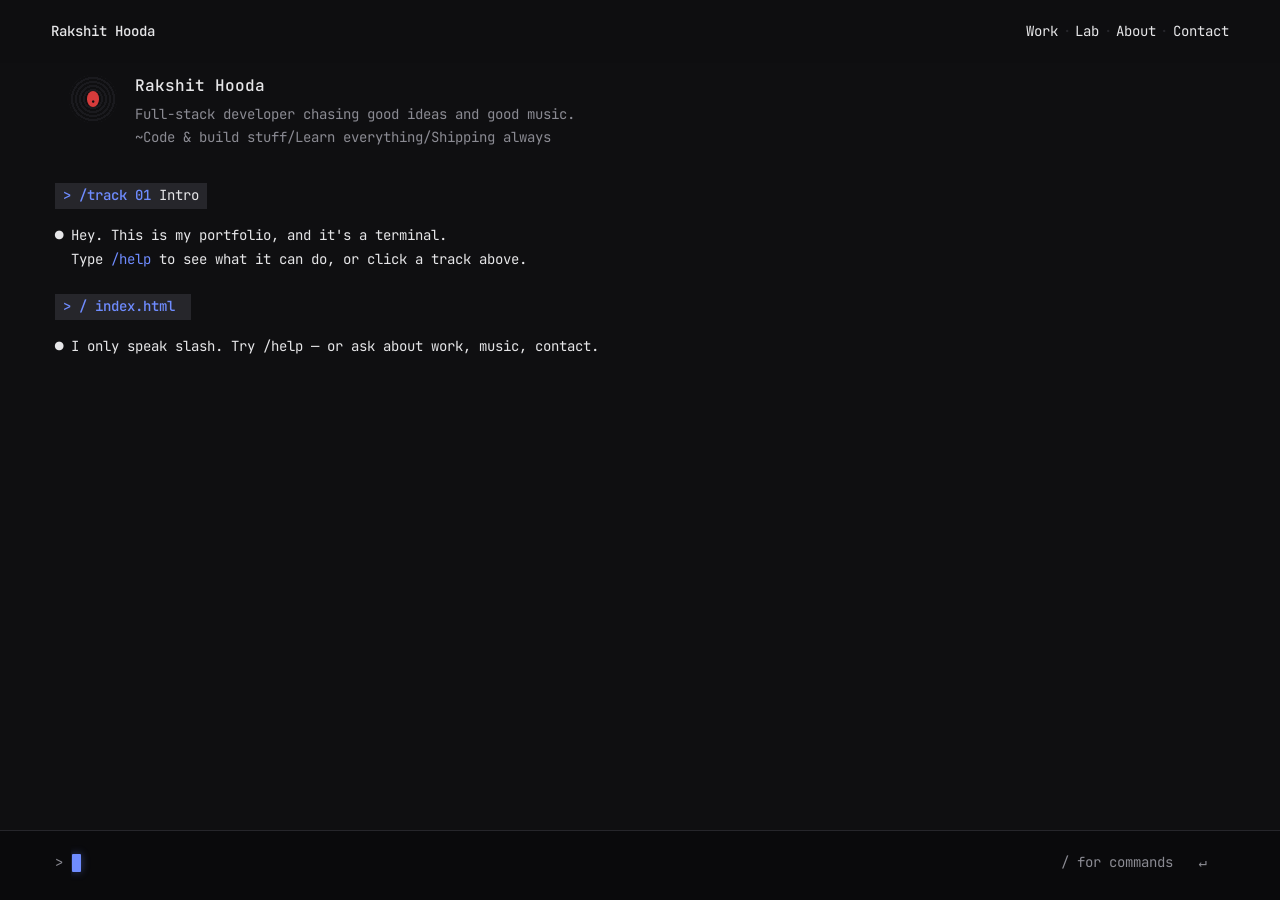
==== commit 12e0a591: "feat: add inline ghost suggestion and right arrow completion in prompt bar" ====
--- a/index.html
+++ b/index.html
@@ -19,6 +19,6 @@
     <noscript><p>rakshit.official703@gmail.com · <a href="https://github.com/rkhooda" rel="noopener">GitHub</a> · <a href="https://www.linkedin.com/in/rakshit-hooda/" rel="noopener">LinkedIn</a></p></noscript>
   </main>
   <div id="popup" class="popup" role="listbox" aria-label="Commands" hidden></div>
-  <form id="promptbar" autocomplete="off"><div class="prompt-inner"><label for="prompt">&gt;</label><div class="prompt-input-wrapper"><input id="prompt" aria-label="Terminal command" placeholder="/now-playing" spellcheck="false" autocomplete="off"><div class="prompt-mirror" aria-hidden="true"><span class="prompt-text"></span><span class="prompt-cursor"></span></div></div><span class="prompt-hint">/ for commands</span><button type="submit" aria-label="Run command">↵</button></div></form>
+  <form id="promptbar" autocomplete="off"><div class="prompt-inner"><label for="prompt">&gt;</label><div class="prompt-input-wrapper"><input id="prompt" aria-label="Terminal command" placeholder="/now-playing" spellcheck="false" autocomplete="off"><div class="prompt-mirror" aria-hidden="true"><span class="prompt-text"></span><span class="prompt-cursor"></span><span class="prompt-ghost"></span></div></div><span class="prompt-hint">/ for commands</span><button type="submit" aria-label="Run command">↵</button></div></form>
   <script>if(location.hostname!=="localhost"&&location.hostname!=="127.0.0.1"){const analytics=document.createElement("script");analytics.defer=true;analytics.src="/_vercel/insights/script.js";document.head.append(analytics)}</script><script type="module" src="/js/boot.js"></script>
 <script>document.querySelector('#intro .chip')?.addEventListener('click',()=>{const p=document.querySelector('#prompt');p.value='/track 01';document.querySelector('#promptbar').requestSubmit()})</script></body></html>
--- a/css/tui.css
+++ b/css/tui.css
@@ -1,5 +1,5 @@
 a{color:inherit;text-decoration:underline;text-decoration-color:var(--line);text-underline-offset:3px}a:hover,.inline-command:hover{color:var(--accent);text-decoration-color:var(--accent)}button,input{font:inherit;color:inherit}button,a,input{outline-offset:3px}button:focus-visible,a:focus-visible,input:focus-visible{outline:1px solid var(--accent)}.top{height:calc(var(--lh) * 3);position:sticky;top:0;z-index:3;padding:0 3ch;display:flex;align-items:center;justify-content:space-between;background:color-mix(in srgb,var(--bg) 92%,transparent);backdrop-filter:blur(6px)}.brand{font-weight:500;text-decoration:none}.top nav{display:flex;gap:.55ch;align-items:center;white-space:nowrap}.top nav i{font-style:normal;color:var(--line)}.top nav a{text-decoration:none}.top nav a.active{color:var(--accent)}#rain{display:block;width:100%;height:calc(var(--lh) * 14);margin-top:calc(var(--lh) * -3)}main{width:100%;max-width:88ch;margin:auto;padding:0 3ch calc(var(--lh) * 6)}.identity{display:grid;grid-template-columns:10ch 1fr;align-items:start;margin:1rem 0 1.5rem}.identity h1{font-size:1rem;font-weight:500;margin:0 0 .5rem}.identity p{margin:.15rem 0;color:var(--muted);white-space:normal;overflow-wrap:anywhere;max-width:100%}.vinyl{margin:0 auto;width:6ch;height:6ch;border:0;border-radius:50%;background:repeating-radial-gradient(circle,var(--surface) 0 2px,var(--bg) 2px 4px);display:grid;place-items:center;cursor:pointer}.vinyl span{width:34%;height:34%;border-radius:50%;display:grid;place-items:center;background:var(--label);color:var(--bg);font-size:4px}.vinyl.live{animation:spin 4s linear infinite}@keyframes spin{to{transform:rotate(360deg)}}.turn{margin:1.5rem 0 2rem;scroll-margin-top:6rem}.chip{border:0;background:var(--chip);padding:.15rem 1ch;display:flex;gap:1ch;cursor:pointer}.chip b{color:var(--accent);font-weight:500}.response{margin-top:1rem}.response p{margin:.2rem 0;white-space:normal;overflow-wrap:anywhere;max-width:100%}.bullet:before{content:"●";margin-right:1ch}.indent{padding-left:2ch}.inline-command{background:none;border:0;padding:0;color:var(--accent);cursor:pointer}#promptbar{position:fixed;bottom:0;left:0;right:0;z-index:5;min-height:calc(var(--lh) * 3);padding:0 max(3ch,env(safe-area-inset-left)) env(safe-area-inset-bottom);background:var(--bar);border-top:1px solid var(--line)}.prompt-inner{max-width:88ch;min-height:calc(var(--lh) * 3);margin:auto;display:flex;align-items:center;gap:1ch}.prompt-inner label{color:var(--muted)}#prompt{min-width:0;flex:1;background:transparent;border:0;caret-color:transparent;height:calc(var(--lh) * 3);color:inherit}#prompt:focus{outline:none}#prompt:focus-visible{outline:none}.prompt-hint{color:var(--muted)}.prompt-inner button{border:0;background:transparent;color:var(--muted);min-width:44px;height:44px;cursor:pointer}.popup{position:fixed;z-index:4;bottom:calc(var(--lh) * 3);left:50%;transform:translateX(-50%);width:min(88ch,calc(100% - 6ch));max-height:17rem;overflow:auto;background:var(--surface);border:1px solid var(--line)}.popup[hidden]{display:none}.popup button{display:flex;width:100%;min-height:2rem;padding:0 1ch;border:0;background:none;text-align:left;gap:2ch;cursor:pointer}.popup button[aria-selected="true"],.popup button:hover{background:color-mix(in srgb,var(--accent) 16%,var(--surface));color:var(--text);box-shadow:none}.popup small{color:var(--muted)}
-.trackrow,.kv,.tool-line{display:flex;gap:1ch;min-height:2rem;align-items:center}.trackrow{width:100%;display:grid;grid-template-columns:4ch minmax(8ch,auto) minmax(2ch,1fr) 20ch 6ch 5ch;border:0;background:none;text-align:left;cursor:pointer;padding:0 1ch}.trackrow .dots{grid-column:3}.trackrow>span:nth-child(4){grid-column:4}.trackrow>span:nth-child(5){grid-column:5}.trackrow>span:nth-child(6){grid-column:6}.trackrow .duration{text-align:right}.trackrow:hover .duration,.trackrow:focus-visible .duration{font-size:0}.trackrow:hover .duration:after,.trackrow:focus-visible .duration:after{content:"▶";font-size:14px}.trackrow:hover,.trackrow:focus-visible{background:var(--surface)}.trackrow .title{white-space:nowrap}.trackrow .dots{flex:1;overflow:hidden;color:var(--line);white-space:nowrap}.muted{color:var(--muted)}.response section{margin:1rem 0}.cover{width:10rem;aspect-ratio:1;object-fit:cover}.kv strong{width:10ch;color:var(--muted);font-weight:400}.response input{background:var(--surface);border:1px solid var(--line);padding:.4rem}.response button.action{background:none;border:0;color:var(--accent);cursor:pointer}.ascii{overflow:auto;white-space:pre;color:var(--accent)}html[data-theme="amber"] body:after{content:"";position:fixed;inset:0;pointer-events:none;z-index:8;background:repeating-linear-gradient(transparent 0 1px,rgba(255,176,0,.04) 1px 2px)}
+.trackrow,.kv,.tool-line{display:flex;gap:1ch;min-height:2rem;align-items:center}.trackrow{width:100%;display:grid;grid-template-columns:4ch minmax(8ch,auto) minmax(2ch,1fr) 20ch 6ch 5ch;border:0;background:none;text-align:left;cursor:pointer;padding:0 1ch}.trackrow .dots{grid-column:3}.trackrow>span:nth-child(4){grid-column:4}.trackrow>span:nth-child(5){grid-column:5}.trackrow>span:nth-child(6){grid-column:6}.trackrow .duration{text-align:right}.trackrow:hover .duration,.trackrow:focus-visible .duration{font-size:0}.trackrow:hover .duration:after,.trackrow:focus-visible .duration:after{content:"▶";font-size:14px}.trackrow:hover,.trackrow:focus-visible{background:var(--surface)}.trackrow .title{white-space:nowrap}.trackrow .dots{flex:1;overflow:hidden;color:var(--muted);white-space:nowrap}.muted{color:var(--muted)}.response section{margin:1rem 0}.cover{width:10rem;aspect-ratio:1;object-fit:cover}.kv strong{width:10ch;color:var(--muted);font-weight:400}.response input{background:var(--surface);border:1px solid var(--line);padding:.4rem}.response button.action{background:none;border:0;color:var(--accent);cursor:pointer}.ascii{overflow:auto;white-space:pre;color:var(--accent)}html[data-theme="amber"] body:after{content:"";position:fixed;inset:0;pointer-events:none;z-index:8;background:repeating-linear-gradient(transparent 0 1px,rgba(255,176,0,.04) 1px 2px)}
 @media(max-width:899px){.top{width:100vw;overflow:hidden;height:calc(var(--lh) * 3);padding-inline:2ch}.top nav{gap:.35ch;font-size:12px}#rain{height:calc(var(--lh) * 8)}main{width:100vw;padding-inline:2ch}.identity{display:block;width:100%;max-width:100%;min-width:0}.identity>div,#transcript,.turn,.response,.response section{width:100%;max-width:100%;min-width:0}.vinyl{width:5ch;height:5ch;margin:0 0 1rem}.prompt-hint{display:none}.popup{left:0;transform:none;width:100%;display:flex;overflow-x:auto;bottom:calc(var(--lh) * 3 + env(safe-area-inset-bottom));max-height:3.5rem}.popup button{width:auto;white-space:nowrap;min-height:44px}.trackrow{min-height:44px;grid-template-columns:4ch minmax(8ch,1fr) 16ch 5ch}.trackrow .dots{display:none}.trackrow>span:nth-child(4){grid-column:3;overflow:hidden}.trackrow>span:nth-child(5){display:none}.trackrow .duration{grid-column:4}.identity h1{font-size:1rem}}
 @media(prefers-reduced-motion:reduce){html{scroll-behavior:auto}.vinyl.live{animation:none}*{animation-duration:0.01ms!important;transition-duration:0.01ms!important}}
 
@@ -35,10 +35,12 @@
 #prompt{position:relative;z-index:2;width:100%;height:100%;outline:none!important;box-shadow:none!important;background:transparent;border:0;color:inherit;caret-color:transparent!important;font:inherit;padding:0}
 #prompt:focus{outline:none!important;box-shadow:none!important}
 #prompt:focus-visible{outline:none!important;box-shadow:none!important}
+#prompt:focus::placeholder{color:transparent}
 .prompt-mirror{position:absolute;inset:0;pointer-events:none;z-index:1;display:flex;align-items:center;font:inherit;white-space:pre;overflow:hidden;color:transparent}
 .prompt-text{color:transparent;white-space:pre}
-.prompt-cursor{display:none;width:.62em;height:1.25em;background:var(--accent);vertical-align:middle;margin-left:1px;box-shadow:0 0 8px color-mix(in srgb,var(--accent) 40%,transparent);border-radius:1px}
+.prompt-cursor{display:none;width:.62em;height:1.25em;background:var(--accent);vertical-align:middle;margin-left:1px;margin-right:-.62em;box-shadow:0 0 8px color-mix(in srgb,var(--accent) 40%,transparent);border-radius:1px}
 #prompt:focus + .prompt-mirror .prompt-cursor{display:inline-block;opacity:1}
+.prompt-ghost{color:var(--muted);opacity:.55;white-space:pre;pointer-events:none}
 .popup{left:clamp(2ch,4vw,8ch);right:clamp(2ch,4vw,8ch);transform:none;width:auto;bottom:calc(var(--lh) * 3 + max(.35rem,env(safe-area-inset-bottom)));max-height:min(17rem,calc(100dvh - var(--lh) * 4 - env(safe-area-inset-bottom)));overflow-x:hidden;overflow-y:auto;overscroll-behavior:contain;-webkit-overflow-scrolling:touch;touch-action:pan-y;scrollbar-width:none;-ms-overflow-style:none;padding-top:.5rem}
 .popup::-webkit-scrollbar{display:none}
 .popup button{min-width:0;padding:.35rem 1ch}
@@ -80,3 +82,60 @@
 .help-footer{margin-top:1.5rem}
 @media(max-width:899px){.help-grid{grid-template-columns:1fr 1fr}.help-command{min-height:4.75rem;padding:.55rem .75ch}}
 @media(max-width:480px){.help-grid{grid-template-columns:1fr}}
+
+/* `/now-playing`: a compact sleeve with a real Spotify listening option. */
+.player-section{max-width:78ch!important}.player-intro{margin:0 0 1rem;color:var(--muted)}.player{display:grid;grid-template-columns:minmax(9rem,15rem) minmax(0,1fr);gap:clamp(1rem,3vw,2.5rem);align-items:center;margin:1.25rem 0}.player-art{position:relative;width:100%;height:auto;aspect-ratio:1;display:grid;place-items:center;background:var(--surface);border:1px solid var(--line);color:var(--accent);overflow:hidden}.player-art:after{content:"";position:absolute;inset:.5rem;border:1px solid rgba(255,255,255,.22);pointer-events:none}.player-art img{width:100%;height:100%;object-fit:cover}.player-info{min-width:0}.player-eyebrow{margin:0 0 .35rem;color:var(--accent);font-size:.78em;letter-spacing:.08em;text-transform:uppercase}.player-title{display:block;font-size:clamp(1.15rem,2.3vw,1.7rem);line-height:1.25;font-weight:500;overflow-wrap:anywhere}.player-meta,.player-note{color:var(--muted);margin:.55rem 0}.audio-visualizer{display:flex;align-items:center;gap:3px;height:2rem;margin:1rem 0;color:var(--accent)}.audio-visualizer span{display:block;flex:0 0 3px;height:var(--bar-height);min-height:3px;background:currentColor;transform-origin:center;animation:visualizer-sway 1.05s ease-in-out infinite alternate}.audio-visualizer.paused span{height:3px!important;animation:none!important;opacity:.5}@keyframes visualizer-sway{from{transform:scaleY(.38)}to{transform:scaleY(1)}}.player-actions{display:flex;flex-wrap:wrap;align-items:center;gap:.5rem 1.25rem;margin-top:1rem}.player-actions a,.player-actions button{font:inherit;font-size:.88em}.player-actions a{color:var(--muted);text-decoration:underline;text-underline-offset:3px}.player-actions .player-play{min-height:44px;padding:.45rem 1ch;border:1px solid var(--accent);color:var(--accent)}@media(max-width:899px){.player{grid-template-columns:minmax(7rem,10rem) minmax(0,1fr);align-items:center}}@media(max-width:480px){.player{grid-template-columns:6.5rem minmax(0,1fr);gap:1rem}.audio-visualizer{gap:2px}.audio-visualizer span{flex-basis:2px}.player-actions{gap:.25rem .75rem}.player-actions a,.player-actions button{font-size:.82em}}@media(prefers-reduced-motion:reduce){.audio-visualizer span{animation:none!important;transform:none!important}}
+
+.player-headphones{display:inline-block;margin-right:.5ch;font-size:1rem;letter-spacing:normal}.player-audio{display:none}
+
+.player-actions{display:grid;grid-template-columns:max-content max-content;justify-content:start;align-items:center;column-gap:1.5rem;row-gap:.5rem}.player-actions .player-play{box-sizing:border-box;width:18ch;min-width:18ch;text-align:center;white-space:nowrap}.player-actions .apple-music-badge-link{display:inline-flex;align-items:center;min-height:2.75rem;padding:0 1ch;border:1px solid var(--line);color:var(--muted);text-decoration:none;white-space:nowrap}.player-actions .apple-music-badge-link:hover,.player-actions .apple-music-badge-link:focus-visible{border-color:var(--accent);color:var(--accent)}.player-actions>.player-note{grid-column:1/-1;margin:.1rem 0 0;font-size:.78em}@media(max-width:480px){.player-actions{column-gap:.75rem}.player-actions .player-play{width:17ch;min-width:17ch}.player-actions a,.player-actions button{font-size:.8em}}
+
+/* /stack — Audio Console Mixer */
+.stack-mixer{max-width:100%;margin-top:1rem}
+.stack-header{margin-bottom:1.25rem}
+.stack-stats{display:flex;flex-wrap:wrap;gap:.5rem 1.5ch;margin:.5rem 0 1rem;font-size:.82rem;color:var(--muted)}
+.stack-stat-pill{display:inline-flex;align-items:center;gap:.5ch;padding:.2rem .8ch;border:1px solid var(--line);background:var(--surface);border-radius:2px}
+.stack-stat-pill b{color:var(--accent);font-weight:500}
+.stack-filters{display:flex;flex-wrap:wrap;gap:.4rem;margin:1rem 0 1.5rem}
+.stack-filter-btn{font:inherit;font-size:.78rem;letter-spacing:.04em;background:var(--surface);border:1px solid var(--line);color:var(--muted);padding:.35rem .9ch;cursor:pointer;border-radius:2px;min-height:36px;transition:border-color .15s,color .15s,background-color .15s}
+.stack-filter-btn:hover,.stack-filter-btn:focus-visible{border-color:var(--accent);color:var(--text)}
+.stack-filter-btn[aria-pressed="true"],.stack-filter-btn.active{background:color-mix(in srgb,var(--accent) 15%,var(--surface));border-color:var(--accent);color:var(--accent);font-weight:500}
+.stack-tier{margin:1.75rem 0 2rem}
+.stack-tier-head{display:flex;align-items:baseline;justify-content:space-between;flex-wrap:wrap;gap:.5ch 1.5ch;margin:0 0 .75rem;padding-bottom:.4rem;border-bottom:1px solid var(--line)}
+.stack-tier-title{font-size:.82rem;font-weight:600;letter-spacing:.06em;color:var(--text);display:flex;align-items:center;gap:1ch;margin:0}
+.stack-tier-gain{font-size:.75rem;padding:.1rem .6ch;border-radius:2px;background:var(--chip);color:var(--muted)}
+.stack-tier.tier-daily .stack-tier-gain{background:color-mix(in srgb,var(--accent) 20%,var(--surface));color:var(--accent);font-weight:500}
+.stack-tier-desc{font-size:.8rem;color:var(--muted);width:100%;margin:.3rem 0 .5rem}
+.stack-grid{display:grid;grid-template-columns:repeat(auto-fill,minmax(min(100%,34ch),1fr));gap:.65rem}
+.stack-card{display:flex;flex-direction:column;justify-content:space-between;gap:.75rem;padding:.85rem 1.1ch;border:1px solid var(--line);background:var(--surface);border-radius:2px;min-width:0;text-align:left;transition:border-color .15s,box-shadow .15s}
+.stack-card:hover{border-color:color-mix(in srgb,var(--accent) 55%,var(--line))}
+.stack-card-top{display:flex;align-items:baseline;justify-content:space-between;gap:1ch}
+.stack-card-channel{font-size:.7rem;letter-spacing:.08em;font-weight:600;color:var(--muted);padding:.1rem .5ch;background:var(--chip);border-radius:2px}
+.stack-card-level{font-size:.72rem;color:var(--muted);letter-spacing:.04em;white-space:nowrap}
+.stack-card[data-level="daily"] .stack-card-level{color:var(--accent);font-weight:500}
+.stack-card-name{font-size:1rem;font-weight:500;color:var(--text);margin:0;line-height:1.35;overflow-wrap:anywhere}
+.stack-card-proof{display:flex;flex-wrap:wrap;align-items:baseline;gap:.4ch .75ch;padding-top:.4rem;border-top:1px solid color-mix(in srgb,var(--line) 70%,transparent);margin-top:.15rem;font-size:.75rem}
+.stack-card-proof-label{color:var(--muted);font-size:.72rem}
+.stack-proof-btn{font:inherit;font-size:.74rem;background:transparent;border:1px solid var(--line);color:var(--accent);padding:.1rem .6ch;cursor:pointer;border-radius:2px;white-space:nowrap;min-height:28px}
+.stack-proof-btn:hover,.stack-proof-btn:focus-visible{background:var(--chip);border-color:var(--accent)}
+@media(max-width:480px){.stack-grid{grid-template-columns:1fr}.stack-stats{flex-direction:column;gap:.35rem}}
+
+/* /links — Outpost Hub */
+.links-section{max-width:100%;margin-top:1rem}
+.links-intro{color:var(--muted);margin:0 0 1rem}
+.links-grid{display:grid;grid-template-columns:repeat(auto-fill,minmax(min(100%,34ch),1fr));gap:.75rem}
+.link-card{display:flex;flex-direction:column;justify-content:space-between;gap:.6rem;padding:.85rem 1.1ch;border:1px solid var(--line);background:var(--surface);border-radius:2px;min-width:0;text-decoration:none;color:inherit;transition:border-color .15s,background-color .15s}
+.link-card:hover,.link-card:focus-visible{border-color:var(--accent);background:color-mix(in srgb,var(--accent) 5%,var(--surface))}
+.link-card-header{display:flex;align-items:center;justify-content:space-between;gap:1ch}
+.link-badge{font-size:.7rem;font-weight:600;letter-spacing:.08em;padding:.15rem .65ch;background:var(--chip);color:var(--accent);border-radius:2px;border:1px solid color-mix(in srgb,var(--accent) 25%,transparent)}
+.link-external-icon{font-size:.85rem;color:var(--muted)}
+.link-card:hover .link-external-icon{color:var(--accent)}
+.link-title{font-size:1rem;font-weight:500;margin:0;color:var(--text)}
+.link-url{font-size:.8rem;color:var(--accent);overflow-wrap:anywhere;text-decoration:underline;text-underline-offset:2px}
+.link-desc{font-size:.8rem;color:var(--muted);margin:0;line-height:1.35}
+.link-card-actions{display:flex;align-items:center;justify-content:space-between;gap:1ch;padding-top:.4rem;border-top:1px solid var(--line);margin-top:.2rem}
+.link-open-btn{font:inherit;font-size:.78rem;color:var(--accent);text-decoration:none;display:inline-flex;align-items:center;gap:.3ch}
+.link-copy-btn{font:inherit;font-size:.74rem;background:var(--chip);border:1px solid var(--line);color:var(--muted);padding:.25rem .75ch;cursor:pointer;border-radius:2px;min-height:32px}
+.link-copy-btn:hover,.link-copy-btn:focus-visible{color:var(--text);border-color:var(--accent)}
+@media(max-width:480px){.links-grid{grid-template-columns:1fr}}
+
